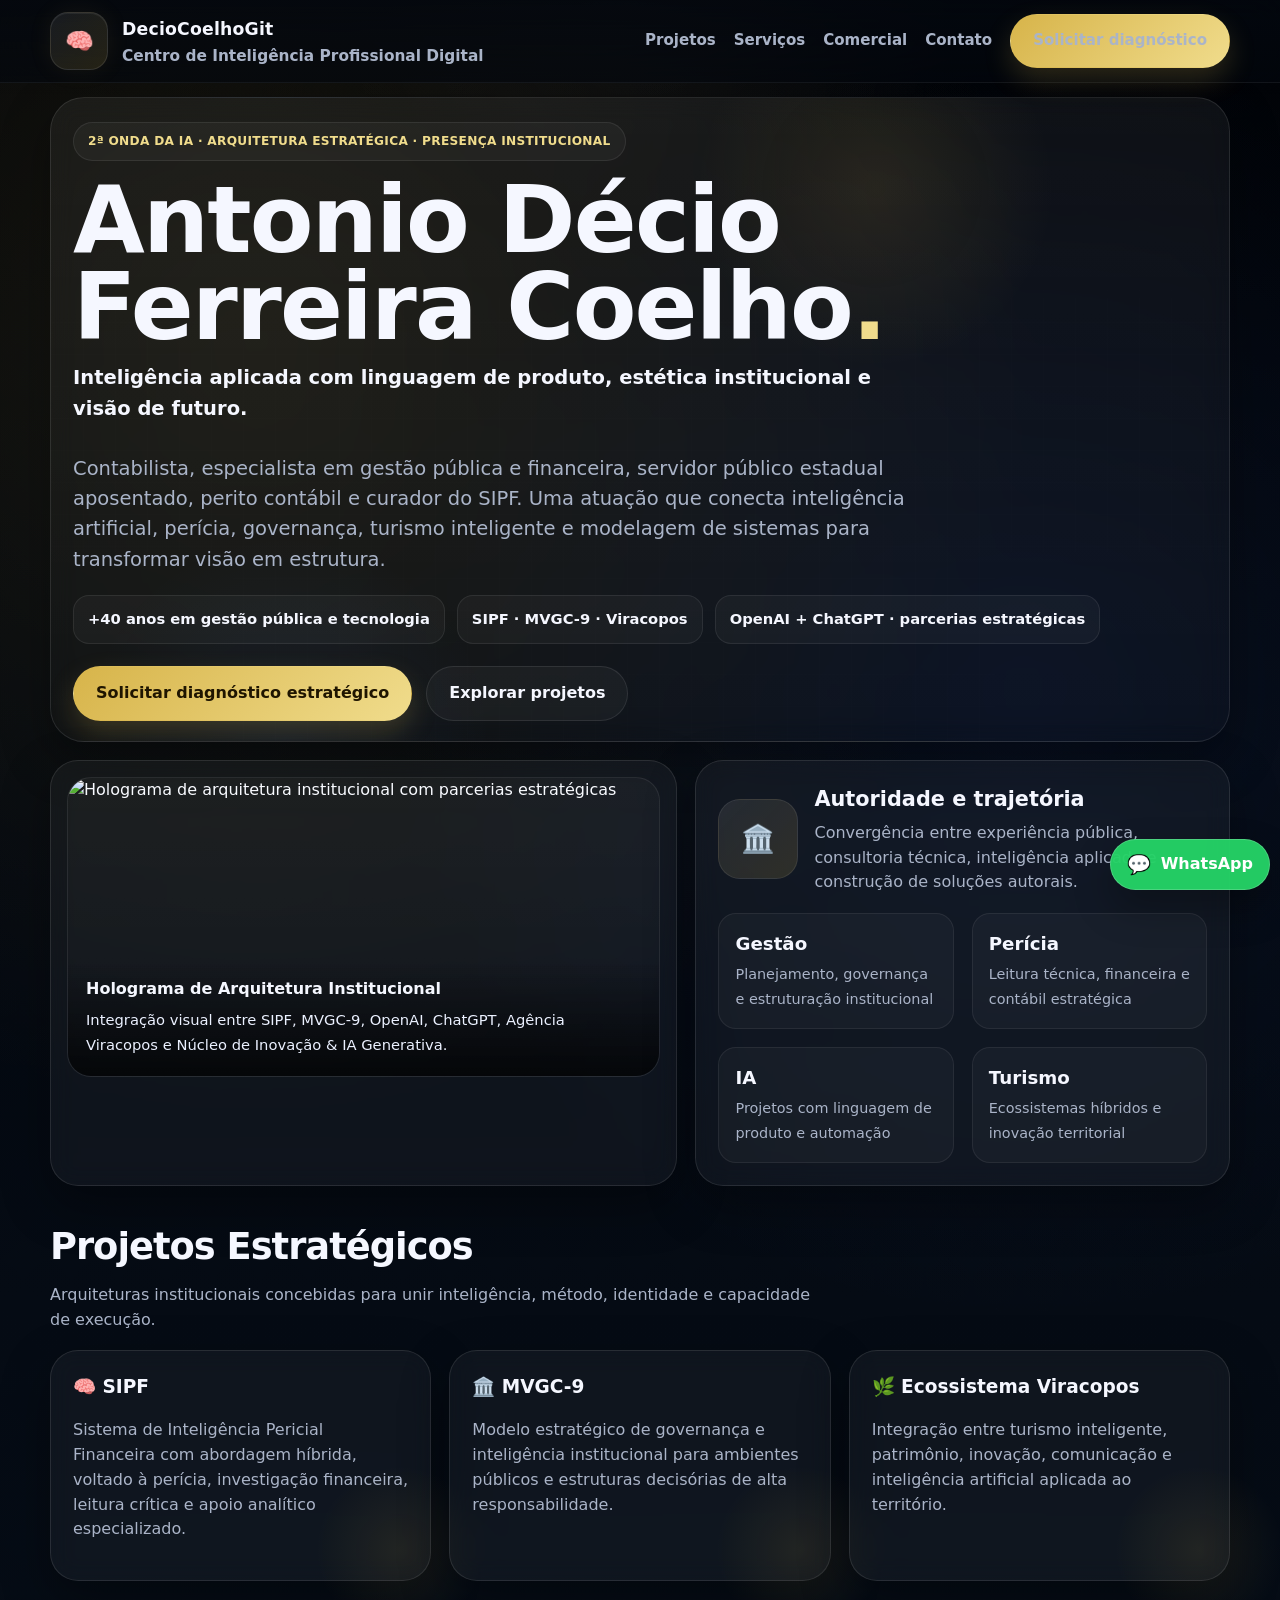
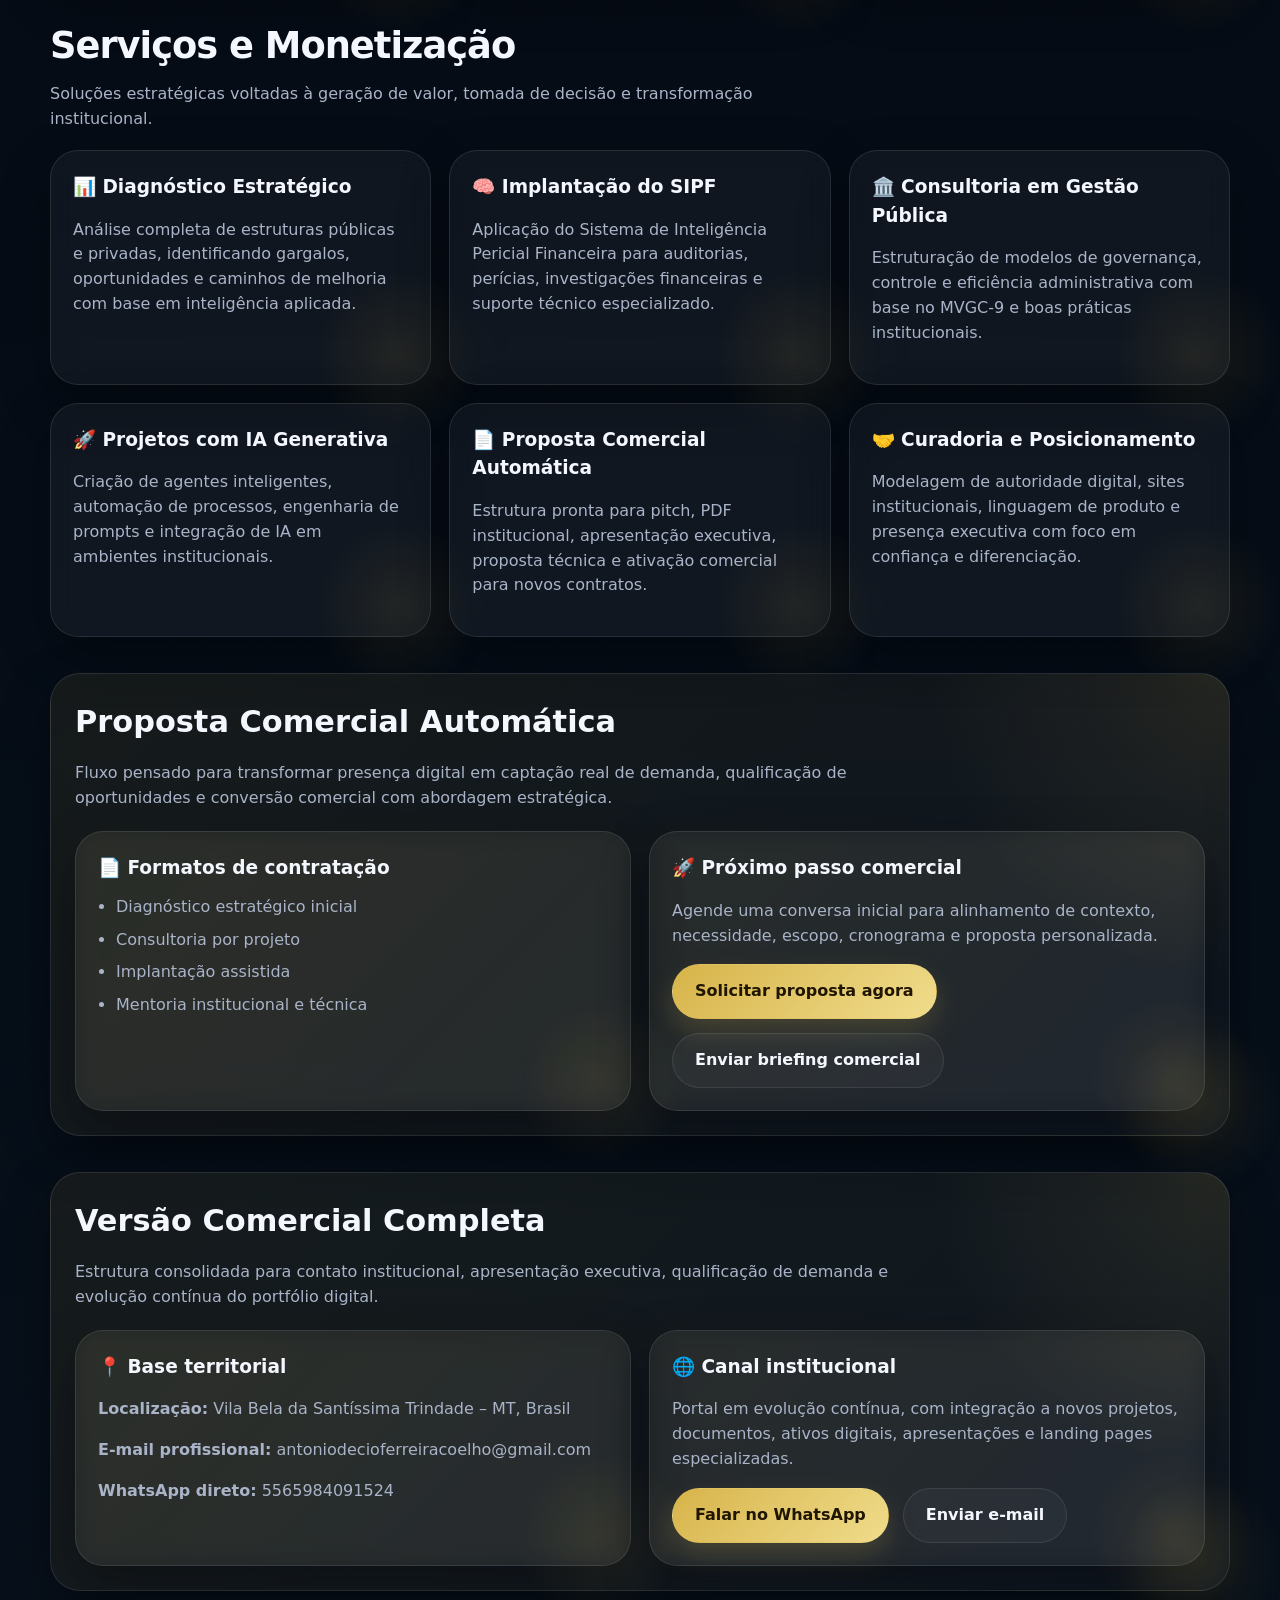
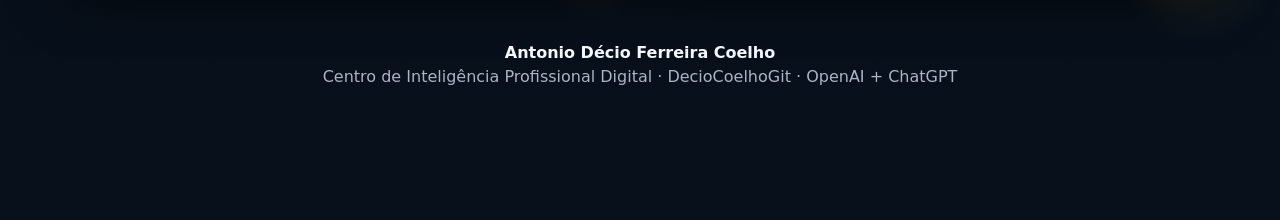
==== index.html @ 9957b89c "Update index.html" ====
<!DOCTYPE html>
<html lang="pt-BR">
<head>
  <meta charset="UTF-8" />
  <meta name="viewport" content="width=device-width, initial-scale=1.0" />
  <title>Antonio Décio Ferreira Coelho | DecioCoelhoGit</title>
  <meta name="description" content="Centro de Inteligência Profissional Digital. IA aplicada, governança, perícia contábil, projetos estratégicos e presença institucional premium." />
  <style>
    :root {
      --bg: #050814;
      --bg2: #091120;
      --panel: rgba(255,255,255,0.045);
      --panel-strong: rgba(255,255,255,0.06);
      --line: rgba(255,255,255,0.10);
      --text: #f5f7ff;
      --muted: #aab4c8;
      --gold: #d7b44a;
      --gold-soft: #f0dc8c;
      --green: #25D366;
      --shadow: 0 18px 48px rgba(0,0,0,.34);
      --radius: 28px;
      --max: 1180px;
    }

    * { box-sizing: border-box; }
    html { scroll-behavior: smooth; }

    body {
      margin: 0;
      color: var(--text);
      font-family: Inter, ui-sans-serif, system-ui, -apple-system, BlinkMacSystemFont, "Segoe UI", sans-serif;
      background:
        radial-gradient(circle at 20% 10%, rgba(215,180,74,.10), transparent 24%),
        radial-gradient(circle at 80% 20%, rgba(70,120,255,.08), transparent 22%),
        linear-gradient(180deg, #010307 0%, #050b14 38%, #07101b 100%);
      line-height: 1.55;
      overflow-x: hidden;
      padding-bottom: 92px;
    }

    body::before {
      content: "";
      position: fixed;
      inset: 0;
      pointer-events: none;
      background:
        linear-gradient(180deg, rgba(255,255,255,.025), transparent 14%),
        radial-gradient(circle at 50% 0%, rgba(255,255,255,.03), transparent 28%);
      opacity: .8;
      z-index: 0;
    }

    a { color: inherit; text-decoration: none; }
    img { max-width: 100%; display: block; }

    .container {
      width: min(calc(100% - 28px), var(--max));
      margin: 0 auto;
      position: relative;
      z-index: 1;
    }

    .nav-wrap {
      position: sticky;
      top: 0;
      z-index: 80;
      backdrop-filter: blur(18px);
      background: linear-gradient(180deg, rgba(3,7,14,.84), rgba(3,7,14,.60));
      border-bottom: 1px solid rgba(255,255,255,.06);
    }

    .nav {
      display: flex;
      align-items: center;
      justify-content: space-between;
      gap: 16px;
      min-height: 82px;
      padding: 10px 0;
    }

    .brand {
      display: flex;
      align-items: center;
      gap: 14px;
      min-width: 0;
    }

    .brand-mark {
      width: 58px;
      height: 58px;
      border-radius: 18px;
      display: grid;
      place-items: center;
      flex-shrink: 0;
      font-size: 1.45rem;
      background: linear-gradient(135deg, rgba(255,255,255,.08), rgba(215,180,74,.15));
      border: 1px solid rgba(255,255,255,.10);
      box-shadow: inset 0 1px 0 rgba(255,255,255,.06), 0 0 24px rgba(215,180,74,.08);
    }

    .brand-title {
      margin: 0;
      font-size: 1.08rem;
      font-weight: 900;
      letter-spacing: .2px;
    }

    .brand-sub {
      display: block;
      margin-top: 4px;
      color: var(--muted);
      font-size: .96rem;
      font-weight: 700;
      line-height: 1.28;
    }

    .menu {
      display: flex;
      align-items: center;
      gap: 18px;
      flex-wrap: wrap;
    }

    .menu a {
      color: var(--muted);
      font-weight: 700;
      font-size: .94rem;
    }

    .menu a:hover {
      color: var(--text);
    }

    .btn {
      display: inline-flex;
      align-items: center;
      justify-content: center;
      min-height: 54px;
      padding: 14px 22px;
      border-radius: 999px;
      font-weight: 900;
      text-align: center;
      border: 1px solid transparent;
      transition: transform .2s ease, opacity .2s ease;
    }

    .btn:hover {
      transform: translateY(-2px);
    }

    .btn-primary {
      color: #1f1500;
      background: linear-gradient(135deg, var(--gold), var(--gold-soft));
      box-shadow: 0 12px 28px rgba(215,180,74,.20);
    }

    .btn-secondary {
      color: var(--text);
      background: rgba(255,255,255,.04);
      border-color: rgba(255,255,255,.09);
    }

    .hero {
      padding: 14px 0 14px;
      position: relative;
      z-index: 1;
    }

    .hero-panel,
    .card,
    .proposal,
    .glass {
      background: var(--panel);
      border: 1px solid rgba(255,255,255,.10);
      box-shadow: var(--shadow);
      backdrop-filter: blur(12px);
    }

    .hero-panel {
      position: relative;
      overflow: hidden;
      border-radius: 34px;
      padding: 24px 22px 20px;
      background:
        radial-gradient(circle at 70% 14%, rgba(215,180,74,.10), transparent 18%),
        radial-gradient(circle at 20% 100%, rgba(56,120,255,.07), transparent 18%),
        linear-gradient(180deg, rgba(255,255,255,.055), rgba(255,255,255,.02));
    }

    .hero-panel::before {
      content: "";
      position: absolute;
      inset: 0;
      pointer-events: none;
      background-image:
        linear-gradient(rgba(255,255,255,.018) 1px, transparent 1px),
        linear-gradient(90deg, rgba(255,255,255,.018) 1px, transparent 1px);
      background-size: 32px 32px;
      opacity: .25;
    }

    .eyebrow {
      display: inline-flex;
      align-items: center;
      gap: 8px;
      padding: 9px 14px;
      border-radius: 999px;
      color: var(--gold-soft);
      background: rgba(255,255,255,.04);
      border: 1px solid rgba(255,255,255,.08);
      font-weight: 900;
      letter-spacing: .3px;
      text-transform: uppercase;
      font-size: .76rem;
    }

    h1 {
      margin: 16px 0 12px;
      font-size: clamp(2.2rem, 8vw, 5.8rem);
      line-height: .94;
      letter-spacing: -1.8px;
      max-width: 920px;
    }

    .accent {
      color: var(--gold-soft);
    }

    .hero-sub {
      max-width: 860px;
      margin: 0 0 20px;
      color: var(--muted);
      font-size: clamp(1rem, 2vw, 1.22rem);
    }

    .hero-sub strong {
      color: var(--text);
      font-weight: 900;
    }

    .mini-proof {
      display: flex;
      flex-wrap: wrap;
      gap: 12px;
      margin-top: 16px;
    }

    .proof {
      padding: 12px 14px;
      border-radius: 16px;
      background: rgba(255,255,255,.035);
      border: 1px solid rgba(255,255,255,.08);
      color: var(--text);
      font-weight: 800;
      font-size: .92rem;
    }

    .hero-actions {
      display: flex;
      flex-wrap: wrap;
      gap: 14px;
      margin-top: 22px;
    }

    .hero-grid,
    .grid-3,
    .grid-2,
    .metric-grid {
      display: grid;
      gap: 18px;
    }

    .hero-grid {
      grid-template-columns: 1.08fr .92fr;
      margin-top: 18px;
    }

    .grid-3 {
      grid-template-columns: repeat(3, 1fr);
    }

    .grid-2 {
      grid-template-columns: repeat(2, 1fr);
    }

    .glass {
      border-radius: 28px;
      overflow: hidden;
    }

    .holo-block {
      padding: 16px;
    }

    .holo-frame {
      position: relative;
      overflow: hidden;
      border-radius: 24px;
      min-height: 300px;
      background: linear-gradient(180deg, rgba(255,255,255,.03), rgba(255,255,255,.01));
      border: 1px solid rgba(255,255,255,.08);
    }

    .holo-img {
      width: 100%;
      height: 100%;
      object-fit: cover;
      filter: saturate(1.03) contrast(1.03);
    }

    .holo-overlay {
      position: absolute;
      inset: auto 0 0 0;
      padding: 18px;
      background: linear-gradient(180deg, rgba(0,0,0,0), rgba(0,0,0,.70));
    }

    .holo-overlay strong {
      display: block;
      margin-bottom: 6px;
      font-size: 1rem;
    }

    .holo-overlay span {
      color: #ebf1ff;
      font-size: .92rem;
    }

    .identity {
      padding: 22px;
      display: flex;
      flex-direction: column;
      gap: 18px;
      justify-content: space-between;
      border-radius: 28px;
    }

    .identity-top {
      display: flex;
      align-items: center;
      gap: 16px;
    }

    .avatar {
      width: 80px;
      height: 80px;
      border-radius: 22px;
      display: grid;
      place-items: center;
      flex-shrink: 0;
      font-size: 1.7rem;
      background: linear-gradient(135deg, rgba(255,255,255,.08), rgba(215,180,74,.15));
      border: 1px solid rgba(255,255,255,.08);
    }

    .identity h2 {
      margin: 0 0 6px;
      font-size: 1.3rem;
    }

    .identity p {
      margin: 0;
      color: var(--muted);
    }

    .metric-grid {
      grid-template-columns: repeat(2, 1fr);
    }

    .metric {
      padding: 16px;
      border-radius: 18px;
      background: rgba(255,255,255,.03);
      border: 1px solid rgba(255,255,255,.07);
    }

    .metric strong {
      display: block;
      font-size: 1.14rem;
      margin-bottom: 4px;
    }

    .metric span {
      color: var(--muted);
      font-size: .9rem;
    }

    section {
      padding: 18px 0;
      scroll-margin-top: 90px;
      position: relative;
      z-index: 1;
    }

    .section-head {
      margin-bottom: 18px;
    }

    .section-head h3 {
      margin: 0 0 8px;
      font-size: clamp(1.6rem, 3vw, 2.3rem);
      letter-spacing: -1px;
    }

    .section-head p {
      margin: 0;
      color: var(--muted);
      max-width: 760px;
    }

    .card,
    .proposal {
      position: relative;
      overflow: visible;
    }

    .card::after,
    .proposal::after {
      content: "";
      position: absolute;
      right: -60px;
      bottom: -60px;
      width: 180px;
      height: 180px;
      pointer-events: none;
      background: radial-gradient(circle, rgba(215,180,74,.09), transparent 66%);
    }

    .card {
      padding: 22px;
      border-radius: 28px;
    }

    .card h4 {
      margin: 0 0 10px;
      font-size: 1.16rem;
    }

    .card p,
    .card li {
      color: var(--muted);
    }

    .card ul {
      margin: 12px 0 0 18px;
      padding: 0;
      display: grid;
      gap: 8px;
    }

    .proposal {
      padding: 24px;
      border-radius: 30px;
      background:
        radial-gradient(circle at top right, rgba(215,180,74,.10), transparent 24%),
        linear-gradient(135deg, rgba(215,180,74,.08), rgba(255,255,255,.03));
    }

    .proposal h3 {
      margin: 0 0 10px;
      font-size: 1.9rem;
    }

    .proposal p {
      color: var(--muted);
      max-width: 860px;
    }

    .footer {
      padding: 32px 0 38px;
      text-align: center;
      color: var(--muted);
      position: relative;
      z-index: 1;
    }

    .footer strong {
      color: var(--text);
    }

    .float-wa {
      position: fixed;
      right: 10px;
      bottom: 10px;
      z-index: 9999;
      display: inline-flex;
      align-items: center;
      justify-content: center;
      gap: 10px;
      width: 56px;
      height: 56px;
      border-radius: 999px;
      padding: 0;
      background: rgba(37,211,102,.96);
      color: #fff;
      font-weight: 900;
      box-shadow: 0 18px 38px rgba(0,0,0,.28);
      border: 1px solid rgba(255,255,255,.18);
      white-space: nowrap;
    }

    .wa-icon {
      display: inline-flex;
      align-items: center;
      justify-content: center;
      line-height: 1;
      font-size: 1.2rem;
    }

    .wa-text {
      display: none;
    }

    @media (min-width: 641px) {
      .float-wa {
        width: auto;
        height: auto;
        padding: 12px 16px;
      }

      .wa-text {
        display: inline-block;
      }
    }

    @media (max-width: 980px) {
      .menu { display: none; }
      .hero-grid,
      .grid-3,
      .grid-2,
      .metric-grid {
        grid-template-columns: 1fr;
      }

      .hero {
        padding: 10px 0 10px;
      }

      .hero-panel {
        padding: 20px 16px 18px;
        border-radius: 26px;
      }

      h1 {
        font-size: clamp(2rem, 11vw, 4rem);
        line-height: .98;
        letter-spacing: -1.2px;
        margin: 14px 0 10px;
      }

      .card {
        padding: 18px 16px;
        border-radius: 24px;
      }

      .proposal {
        padding: 20px 16px;
        border-radius: 24px;
      }

      .hero-actions {
        flex-direction: column;
        align-items: stretch;
      }

      .hero-actions .btn {
        width: 100%;
      }
    }

    @media (max-width: 640px) {
      body {
        padding-bottom: 86px;
      }

      .container {
        width: min(calc(100% - 20px), var(--max));
      }

      .nav {
        min-height: 74px;
        padding: 8px 0;
      }

      .brand {
        gap: 10px;
      }

      .brand-mark {
        width: 46px;
        height: 46px;
        border-radius: 14px;
        font-size: 1.15rem;
      }

      .brand-title {
        font-size: 1rem;
      }

      .brand-sub {
        font-size: .82rem;
        line-height: 1.24;
      }

      .hero {
        padding: 8px 0 8px;
      }

      .hero-panel {
        padding: 18px 14px 16px;
        border-radius: 22px;
      }

      .eyebrow {
        padding: 8px 12px;
        font-size: .68rem;
        line-height: 1.3;
      }

      h1 {
        font-size: clamp(1.85rem, 10vw, 2.9rem);
        line-height: 1.0;
        letter-spacing: -1px;
      }

      .hero-sub {
        font-size: 1rem;
      }

      .proof {
        width: 100%;
      }

      .identity {
        padding: 18px 16px;
        border-radius: 22px;
      }

      .identity-top {
        gap: 12px;
      }

      .avatar {
        width: 66px;
        height: 66px;
        border-radius: 18px;
        font-size: 1.35rem;
      }

      .holo-frame {
        min-height: 220px;
      }

      .section-head h3 {
        font-size: 1.9rem;
      }

      .proposal h3 {
        font-size: 1.6rem;
      }
    }
  </style>
</head>
<body>
  <div class="nav-wrap">
    <div class="container nav">
      <a class="brand" href="#inicio">
        <div class="brand-mark">🧠</div>
        <div>
          <div class="brand-title">DecioCoelhoGit</div>
          <small class="brand-sub">Centro de Inteligência Profissional Digital</small>
        </div>
      </a>

      <div class="menu">
        <a href="#projetos">Projetos</a>
        <a href="#servicos">Serviços</a>
        <a href="#comercial">Comercial</a>
        <a href="#contato">Contato</a>
        <a class="btn btn-primary" href="https://wa.me/5565984091524" target="_blank" rel="noreferrer">Solicitar diagnóstico</a>
      </div>
    </div>
  </div>

  <main id="inicio" class="hero">
    <div class="container">
      <div class="hero-panel">
        <span class="eyebrow">2ª onda da IA · arquitetura estratégica · presença institucional</span>

        <h1>Antonio Décio<br>Ferreira Coelho<span class="accent">.</span></h1>

        <p class="hero-sub">
          <strong>Inteligência aplicada com linguagem de produto, estética institucional e visão de futuro.</strong><br><br>
          Contabilista, especialista em gestão pública e financeira, servidor público estadual aposentado, perito contábil e curador do SIPF. Uma atuação que conecta inteligência artificial, perícia, governança, turismo inteligente e modelagem de sistemas para transformar visão em estrutura.
        </p>

        <div class="mini-proof">
          <span class="proof">+40 anos em gestão pública e tecnologia</span>
          <span class="proof">SIPF · MVGC-9 · Viracopos</span>
          <span class="proof">OpenAI + ChatGPT · parcerias estratégicas</span>
        </div>

        <div class="hero-actions">
          <a class="btn btn-primary" href="https://wa.me/5565984091524" target="_blank" rel="noreferrer">Solicitar diagnóstico estratégico</a>
          <a class="btn btn-secondary" href="#projetos">Explorar projetos</a>
        </div>
      </div>

      <div class="hero-grid">
        <div class="glass holo-block">
          <div class="holo-frame">
            <img class="holo-img" src="assets/holograma-parcerias.png" alt="Holograma de arquitetura institucional com parcerias estratégicas">
            <div class="holo-overlay">
              <strong>Holograma de Arquitetura Institucional</strong>
              <span>Integração visual entre SIPF, MVGC-9, OpenAI, ChatGPT, Agência Viracopos e Núcleo de Inovação & IA Generativa.</span>
            </div>
          </div>
        </div>

        <aside class="glass identity">
          <div class="identity-top">
            <div class="avatar">🏛️</div>
            <div>
              <h2>Autoridade e trajetória</h2>
              <p>Convergência entre experiência pública, consultoria técnica, inteligência aplicada e construção de soluções autorais.</p>
            </div>
          </div>

          <div class="metric-grid">
            <div class="metric"><strong>Gestão</strong><span>Planejamento, governança e estruturação institucional</span></div>
            <div class="metric"><strong>Perícia</strong><span>Leitura técnica, financeira e contábil estratégica</span></div>
            <div class="metric"><strong>IA</strong><span>Projetos com linguagem de produto e automação</span></div>
            <div class="metric"><strong>Turismo</strong><span>Ecossistemas híbridos e inovação territorial</span></div>
          </div>
        </aside>
      </div>
    </div>
  </main>

  <section id="projetos">
    <div class="container">
      <div class="section-head">
        <h3>Projetos Estratégicos</h3>
        <p>Arquiteturas institucionais concebidas para unir inteligência, método, identidade e capacidade de execução.</p>
      </div>

      <div class="grid-3">
        <div class="card">
          <h4>🧠 SIPF</h4>
          <p>Sistema de Inteligência Pericial Financeira com abordagem híbrida, voltado à perícia, investigação financeira, leitura crítica e apoio analítico especializado.</p>
        </div>

        <div class="card">
          <h4>🏛️ MVGC-9</h4>
          <p>Modelo estratégico de governança e inteligência institucional para ambientes públicos e estruturas decisórias de alta responsabilidade.</p>
        </div>

        <div class="card">
          <h4>🌿 Ecossistema Viracopos</h4>
          <p>Integração entre turismo inteligente, patrimônio, inovação, comunicação e inteligência artificial aplicada ao território.</p>
        </div>
      </div>
    </div>
  </section>

  <section id="servicos">
    <div class="container">
      <div class="section-head">
        <h3>Serviços e Monetização</h3>
        <p>Soluções estratégicas voltadas à geração de valor, tomada de decisão e transformação institucional.</p>
      </div>

      <div class="grid-3">
        <div class="card">
          <h4>📊 Diagnóstico Estratégico</h4>
          <p>Análise completa de estruturas públicas e privadas, identificando gargalos, oportunidades e caminhos de melhoria com base em inteligência aplicada.</p>
        </div>

        <div class="card">
          <h4>🧠 Implantação do SIPF</h4>
          <p>Aplicação do Sistema de Inteligência Pericial Financeira para auditorias, perícias, investigações financeiras e suporte técnico especializado.</p>
        </div>

        <div class="card">
          <h4>🏛️ Consultoria em Gestão Pública</h4>
          <p>Estruturação de modelos de governança, controle e eficiência administrativa com base no MVGC-9 e boas práticas institucionais.</p>
        </div>

        <div class="card">
          <h4>🚀 Projetos com IA Generativa</h4>
          <p>Criação de agentes inteligentes, automação de processos, engenharia de prompts e integração de IA em ambientes institucionais.</p>
        </div>

        <div class="card">
          <h4>📄 Proposta Comercial Automática</h4>
          <p>Estrutura pronta para pitch, PDF institucional, apresentação executiva, proposta técnica e ativação comercial para novos contratos.</p>
        </div>

        <div class="card">
          <h4>🤝 Curadoria e Posicionamento</h4>
          <p>Modelagem de autoridade digital, sites institucionais, linguagem de produto e presença executiva com foco em confiança e diferenciação.</p>
        </div>
      </div>
    </div>
  </section>

  <section id="comercial">
    <div class="container">
      <div class="proposal">
        <h3>Proposta Comercial Automática</h3>
        <p>Fluxo pensado para transformar presença digital em captação real de demanda, qualificação de oportunidades e conversão comercial com abordagem estratégica.</p>

        <div class="grid-2" style="margin-top:20px;">
          <div class="card">
            <h4>📄 Formatos de contratação</h4>
            <ul>
              <li>Diagnóstico estratégico inicial</li>
              <li>Consultoria por projeto</li>
              <li>Implantação assistida</li>
              <li>Mentoria institucional e técnica</li>
            </ul>
          </div>

          <div class="card">
            <h4>🚀 Próximo passo comercial</h4>
            <p>Agende uma conversa inicial para alinhamento de contexto, necessidade, escopo, cronograma e proposta personalizada.</p>
            <div class="hero-actions" style="margin-top:16px;">
              <a class="btn btn-primary" href="https://wa.me/5565984091524" target="_blank" rel="noreferrer">Solicitar proposta agora</a>
              <a class="btn btn-secondary" href="mailto:antoniodecioferreiracoelho@gmail.com">Enviar briefing comercial</a>
            </div>
          </div>
        </div>
      </div>
    </div>
  </section>

  <section id="contato">
    <div class="container">
      <div class="proposal">
        <h3>Versão Comercial Completa</h3>
        <p>Estrutura consolidada para contato institucional, apresentação executiva, qualificação de demanda e evolução contínua do portfólio digital.</p>

        <div class="grid-2" style="margin-top:20px;">
          <div class="card">
            <h4>📍 Base territorial</h4>
            <p><strong>Localização:</strong> Vila Bela da Santíssima Trindade – MT, Brasil</p>
            <p><strong>E-mail profissional:</strong> antoniodecioferreiracoelho@gmail.com</p>
            <p><strong>WhatsApp direto:</strong> 5565984091524</p>
          </div>

          <div class="card">
            <h4>🌐 Canal institucional</h4>
            <p>Portal em evolução contínua, com integração a novos projetos, documentos, ativos digitais, apresentações e landing pages especializadas.</p>
            <div class="hero-actions" style="margin-top:16px;">
              <a class="btn btn-primary" href="https://wa.me/5565984091524" target="_blank" rel="noreferrer">Falar no WhatsApp</a>
              <a class="btn btn-secondary" href="mailto:antoniodecioferreiracoelho@gmail.com">Enviar e-mail</a>
            </div>
          </div>
        </div>
      </div>
    </div>
  </section>

  <footer class="footer">
    <div class="container">
      <strong>Antonio Décio Ferreira Coelho</strong><br>
      Centro de Inteligência Profissional Digital · DecioCoelhoGit · OpenAI + ChatGPT
    </div>
  </footer>

  <a class="float-wa" href="https://wa.me/5565984091524" target="_blank" rel="noreferrer" aria-label="Abrir WhatsApp">
    <span class="wa-icon">💬</span>
    <span class="wa-text">WhatsApp</span>
  </a>
</body>
  </html>
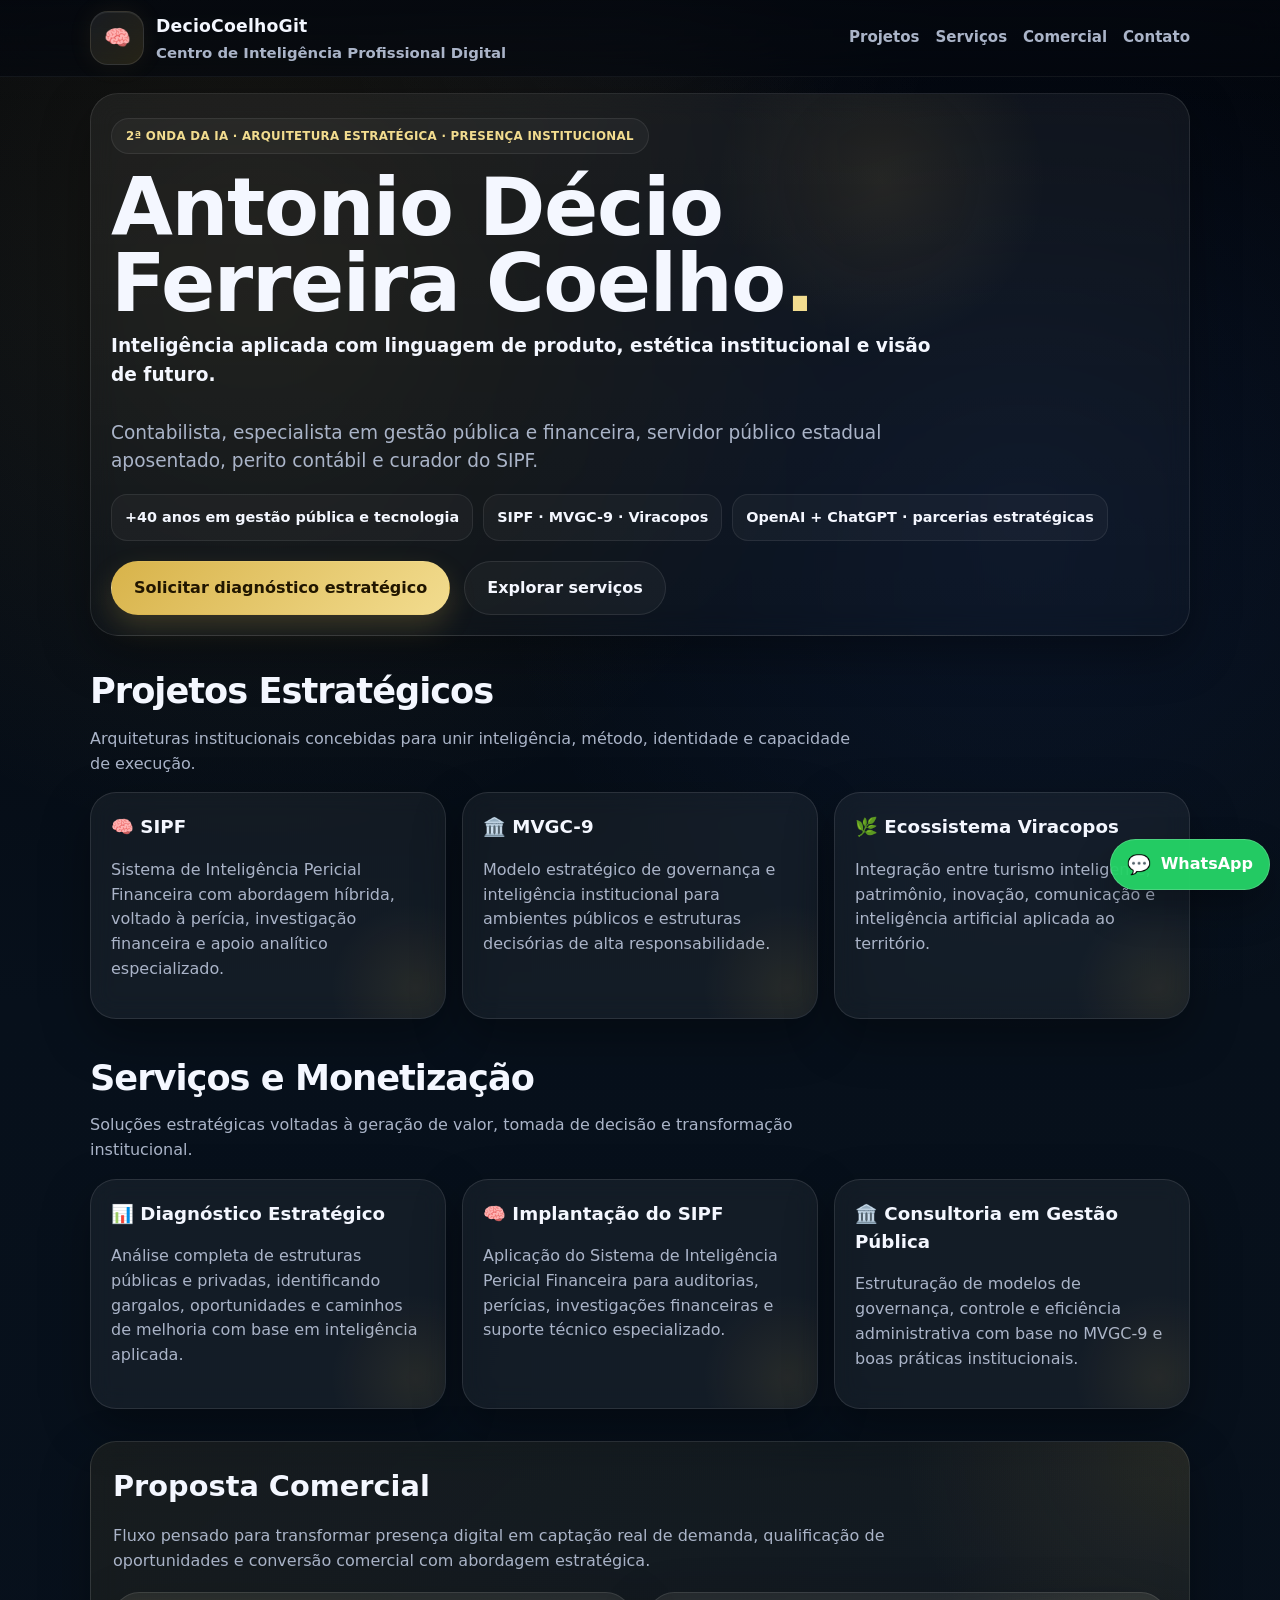
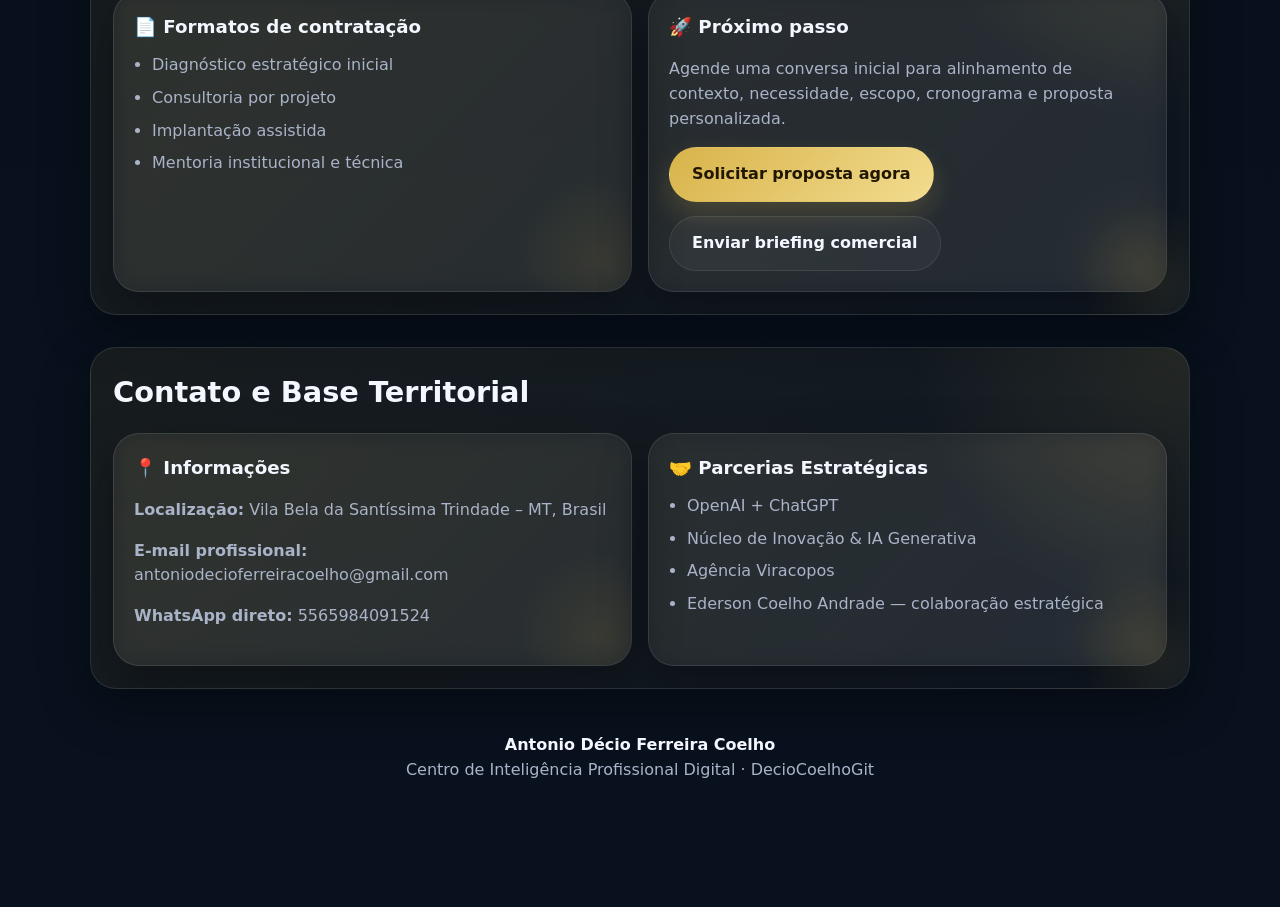
==== commit e7f80b09: "Update index.html" ====
--- a/index.html
+++ b/index.html
@@ -3,23 +3,22 @@
 <head>
   <meta charset="UTF-8" />
   <meta name="viewport" content="width=device-width, initial-scale=1.0" />
-  <title>Antonio Décio Ferreira Coelho | DecioCoelhoGit</title>
-  <meta name="description" content="Centro de Inteligência Profissional Digital. IA aplicada, governança, perícia contábil, projetos estratégicos e presença institucional premium." />
+  <title>DecioCoelhoGit | Centro de Inteligência Profissional Digital</title>
+  <meta name="description" content="Centro de Inteligência Profissional Digital. IA aplicada, perícia contábil, governança, projetos estratégicos e presença institucional." />
   <style>
     :root {
-      --bg: #050814;
-      --bg2: #091120;
-      --panel: rgba(255,255,255,0.045);
-      --panel-strong: rgba(255,255,255,0.06);
-      --line: rgba(255,255,255,0.10);
-      --text: #f5f7ff;
+      --bg: #060b16;
+      --bg2: #0a1324;
+      --panel: rgba(255,255,255,.05);
+      --line: rgba(255,255,255,.10);
+      --text: #f4f7ff;
       --muted: #aab4c8;
-      --gold: #d7b44a;
-      --gold-soft: #f0dc8c;
+      --gold: #d8b34a;
+      --gold-soft: #f2dc8f;
       --green: #25D366;
       --shadow: 0 18px 48px rgba(0,0,0,.34);
-      --radius: 28px;
-      --max: 1180px;
+      --radius: 26px;
+      --max: 1100px;
     }
 
     * { box-sizing: border-box; }
@@ -27,15 +26,15 @@
 
     body {
       margin: 0;
+      font-family: Inter, ui-sans-serif, system-ui, -apple-system, BlinkMacSystemFont, "Segoe UI", sans-serif;
       color: var(--text);
-      font-family: Inter, ui-sans-serif, system-ui, -apple-system, BlinkMacSystemFont, "Segoe UI", sans-serif;
       background:
-        radial-gradient(circle at 20% 10%, rgba(215,180,74,.10), transparent 24%),
-        radial-gradient(circle at 80% 20%, rgba(70,120,255,.08), transparent 22%),
-        linear-gradient(180deg, #010307 0%, #050b14 38%, #07101b 100%);
+        radial-gradient(circle at 20% 10%, rgba(216,179,74,.10), transparent 24%),
+        radial-gradient(circle at 80% 20%, rgba(60,120,255,.08), transparent 24%),
+        linear-gradient(180deg, #02050b 0%, #07101b 40%, #08111d 100%);
       line-height: 1.55;
       overflow-x: hidden;
-      padding-bottom: 92px;
+      padding-bottom: 90px;
     }
 
     body::before {
@@ -44,17 +43,15 @@
       inset: 0;
       pointer-events: none;
       background:
-        linear-gradient(180deg, rgba(255,255,255,.025), transparent 14%),
+        linear-gradient(180deg, rgba(255,255,255,.025), transparent 12%),
         radial-gradient(circle at 50% 0%, rgba(255,255,255,.03), transparent 28%);
-      opacity: .8;
       z-index: 0;
     }
 
     a { color: inherit; text-decoration: none; }
-    img { max-width: 100%; display: block; }
 
     .container {
-      width: min(calc(100% - 28px), var(--max));
+      width: min(calc(100% - 24px), var(--max));
       margin: 0 auto;
       position: relative;
       z-index: 1;
@@ -63,39 +60,39 @@
     .nav-wrap {
       position: sticky;
       top: 0;
-      z-index: 80;
-      backdrop-filter: blur(18px);
-      background: linear-gradient(180deg, rgba(3,7,14,.84), rgba(3,7,14,.60));
+      z-index: 50;
+      backdrop-filter: blur(16px);
+      background: linear-gradient(180deg, rgba(3,7,14,.84), rgba(3,7,14,.62));
       border-bottom: 1px solid rgba(255,255,255,.06);
     }
 
     .nav {
+      min-height: 76px;
       display: flex;
       align-items: center;
       justify-content: space-between;
       gap: 16px;
-      min-height: 82px;
       padding: 10px 0;
     }
 
     .brand {
       display: flex;
       align-items: center;
-      gap: 14px;
+      gap: 12px;
       min-width: 0;
     }
 
     .brand-mark {
-      width: 58px;
-      height: 58px;
+      width: 54px;
+      height: 54px;
       border-radius: 18px;
       display: grid;
       place-items: center;
       flex-shrink: 0;
-      font-size: 1.45rem;
-      background: linear-gradient(135deg, rgba(255,255,255,.08), rgba(215,180,74,.15));
+      font-size: 1.35rem;
+      background: linear-gradient(135deg, rgba(255,255,255,.08), rgba(216,179,74,.15));
       border: 1px solid rgba(255,255,255,.10);
-      box-shadow: inset 0 1px 0 rgba(255,255,255,.06), 0 0 24px rgba(215,180,74,.08);
+      box-shadow: inset 0 1px 0 rgba(255,255,255,.06), 0 0 24px rgba(216,179,74,.08);
     }
 
     .brand-title {
@@ -109,7 +106,7 @@
       display: block;
       margin-top: 4px;
       color: var(--muted);
-      font-size: .96rem;
+      font-size: .93rem;
       font-weight: 700;
       line-height: 1.28;
     }
@@ -117,59 +114,52 @@
     .menu {
       display: flex;
       align-items: center;
-      gap: 18px;
+      gap: 16px;
       flex-wrap: wrap;
     }
 
     .menu a {
       color: var(--muted);
+      font-size: .94rem;
       font-weight: 700;
-      font-size: .94rem;
-    }
-
-    .menu a:hover {
-      color: var(--text);
-    }
+    }
+
+    .menu a:hover { color: var(--text); }
 
     .btn {
       display: inline-flex;
       align-items: center;
       justify-content: center;
-      min-height: 54px;
+      min-height: 52px;
       padding: 14px 22px;
       border-radius: 999px;
       font-weight: 900;
       text-align: center;
       border: 1px solid transparent;
-      transition: transform .2s ease, opacity .2s ease;
-    }
-
-    .btn:hover {
-      transform: translateY(-2px);
-    }
+      transition: transform .2s ease;
+    }
+
+    .btn:hover { transform: translateY(-2px); }
 
     .btn-primary {
-      color: #1f1500;
       background: linear-gradient(135deg, var(--gold), var(--gold-soft));
-      box-shadow: 0 12px 28px rgba(215,180,74,.20);
+      color: #211600;
+      box-shadow: 0 12px 28px rgba(216,179,74,.20);
     }
 
     .btn-secondary {
-      color: var(--text);
       background: rgba(255,255,255,.04);
       border-color: rgba(255,255,255,.09);
+      color: var(--text);
     }
 
     .hero {
-      padding: 14px 0 14px;
-      position: relative;
-      z-index: 1;
+      padding: 16px 0 12px;
     }
 
     .hero-panel,
     .card,
-    .proposal,
-    .glass {
+    .proposal {
       background: var(--panel);
       border: 1px solid rgba(255,255,255,.10);
       box-shadow: var(--shadow);
@@ -177,60 +167,41 @@
     }
 
     .hero-panel {
-      position: relative;
-      overflow: hidden;
-      border-radius: 34px;
-      padding: 24px 22px 20px;
+      border-radius: 28px;
+      padding: 24px 20px 20px;
       background:
-        radial-gradient(circle at 70% 14%, rgba(215,180,74,.10), transparent 18%),
-        radial-gradient(circle at 20% 100%, rgba(56,120,255,.07), transparent 18%),
+        radial-gradient(circle at 72% 16%, rgba(216,179,74,.10), transparent 18%),
         linear-gradient(180deg, rgba(255,255,255,.055), rgba(255,255,255,.02));
-    }
-
-    .hero-panel::before {
-      content: "";
-      position: absolute;
-      inset: 0;
-      pointer-events: none;
-      background-image:
-        linear-gradient(rgba(255,255,255,.018) 1px, transparent 1px),
-        linear-gradient(90deg, rgba(255,255,255,.018) 1px, transparent 1px);
-      background-size: 32px 32px;
-      opacity: .25;
     }
 
     .eyebrow {
       display: inline-flex;
       align-items: center;
-      gap: 8px;
-      padding: 9px 14px;
+      padding: 8px 14px;
       border-radius: 999px;
       color: var(--gold-soft);
       background: rgba(255,255,255,.04);
       border: 1px solid rgba(255,255,255,.08);
+      font-size: .74rem;
       font-weight: 900;
-      letter-spacing: .3px;
+      letter-spacing: .28px;
       text-transform: uppercase;
-      font-size: .76rem;
     }
 
     h1 {
-      margin: 16px 0 12px;
-      font-size: clamp(2.2rem, 8vw, 5.8rem);
-      line-height: .94;
-      letter-spacing: -1.8px;
-      max-width: 920px;
-    }
-
-    .accent {
-      color: var(--gold-soft);
-    }
+      margin: 16px 0 10px;
+      font-size: clamp(2rem, 8vw, 5rem);
+      line-height: .95;
+      letter-spacing: -1.4px;
+    }
+
+    .accent { color: var(--gold-soft); }
 
     .hero-sub {
-      max-width: 860px;
-      margin: 0 0 20px;
+      margin: 0 0 18px;
+      max-width: 820px;
       color: var(--muted);
-      font-size: clamp(1rem, 2vw, 1.22rem);
+      font-size: clamp(1rem, 1.8vw, 1.16rem);
     }
 
     .hero-sub strong {
@@ -241,164 +212,40 @@
     .mini-proof {
       display: flex;
       flex-wrap: wrap;
-      gap: 12px;
-      margin-top: 16px;
+      gap: 10px;
+      margin-top: 14px;
     }
 
     .proof {
-      padding: 12px 14px;
+      padding: 11px 13px;
       border-radius: 16px;
       background: rgba(255,255,255,.035);
       border: 1px solid rgba(255,255,255,.08);
-      color: var(--text);
       font-weight: 800;
-      font-size: .92rem;
+      font-size: .9rem;
     }
 
     .hero-actions {
       display: flex;
       flex-wrap: wrap;
       gap: 14px;
-      margin-top: 22px;
-    }
-
-    .hero-grid,
-    .grid-3,
-    .grid-2,
-    .metric-grid {
-      display: grid;
-      gap: 18px;
-    }
-
-    .hero-grid {
-      grid-template-columns: 1.08fr .92fr;
-      margin-top: 18px;
-    }
-
-    .grid-3 {
-      grid-template-columns: repeat(3, 1fr);
-    }
-
-    .grid-2 {
-      grid-template-columns: repeat(2, 1fr);
-    }
-
-    .glass {
-      border-radius: 28px;
-      overflow: hidden;
-    }
-
-    .holo-block {
-      padding: 16px;
-    }
-
-    .holo-frame {
-      position: relative;
-      overflow: hidden;
-      border-radius: 24px;
-      min-height: 300px;
-      background: linear-gradient(180deg, rgba(255,255,255,.03), rgba(255,255,255,.01));
-      border: 1px solid rgba(255,255,255,.08);
-    }
-
-    .holo-img {
-      width: 100%;
-      height: 100%;
-      object-fit: cover;
-      filter: saturate(1.03) contrast(1.03);
-    }
-
-    .holo-overlay {
-      position: absolute;
-      inset: auto 0 0 0;
-      padding: 18px;
-      background: linear-gradient(180deg, rgba(0,0,0,0), rgba(0,0,0,.70));
-    }
-
-    .holo-overlay strong {
-      display: block;
-      margin-bottom: 6px;
-      font-size: 1rem;
-    }
-
-    .holo-overlay span {
-      color: #ebf1ff;
-      font-size: .92rem;
-    }
-
-    .identity {
-      padding: 22px;
-      display: flex;
-      flex-direction: column;
-      gap: 18px;
-      justify-content: space-between;
-      border-radius: 28px;
-    }
-
-    .identity-top {
-      display: flex;
-      align-items: center;
-      gap: 16px;
-    }
-
-    .avatar {
-      width: 80px;
-      height: 80px;
-      border-radius: 22px;
-      display: grid;
-      place-items: center;
-      flex-shrink: 0;
-      font-size: 1.7rem;
-      background: linear-gradient(135deg, rgba(255,255,255,.08), rgba(215,180,74,.15));
-      border: 1px solid rgba(255,255,255,.08);
-    }
-
-    .identity h2 {
-      margin: 0 0 6px;
-      font-size: 1.3rem;
-    }
-
-    .identity p {
-      margin: 0;
-      color: var(--muted);
-    }
-
-    .metric-grid {
-      grid-template-columns: repeat(2, 1fr);
-    }
-
-    .metric {
-      padding: 16px;
-      border-radius: 18px;
-      background: rgba(255,255,255,.03);
-      border: 1px solid rgba(255,255,255,.07);
-    }
-
-    .metric strong {
-      display: block;
-      font-size: 1.14rem;
-      margin-bottom: 4px;
-    }
-
-    .metric span {
-      color: var(--muted);
-      font-size: .9rem;
+      margin-top: 20px;
     }
 
     section {
-      padding: 18px 0;
-      scroll-margin-top: 90px;
+      padding: 16px 0;
+      scroll-margin-top: 88px;
       position: relative;
       z-index: 1;
     }
 
     .section-head {
-      margin-bottom: 18px;
-    }
-
-    .section-head h3 {
+      margin-bottom: 16px;
+    }
+
+    .section-head h2 {
       margin: 0 0 8px;
-      font-size: clamp(1.6rem, 3vw, 2.3rem);
+      font-size: clamp(1.6rem, 3vw, 2.2rem);
       letter-spacing: -1px;
     }
 
@@ -408,10 +255,20 @@
       max-width: 760px;
     }
 
+    .grid-3,
+    .grid-2 {
+      display: grid;
+      gap: 16px;
+    }
+
+    .grid-3 { grid-template-columns: repeat(3, 1fr); }
+    .grid-2 { grid-template-columns: repeat(2, 1fr); }
+
     .card,
     .proposal {
+      border-radius: var(--radius);
       position: relative;
-      overflow: visible;
+      overflow: hidden;
     }
 
     .card::after,
@@ -423,17 +280,16 @@
       width: 180px;
       height: 180px;
       pointer-events: none;
-      background: radial-gradient(circle, rgba(215,180,74,.09), transparent 66%);
+      background: radial-gradient(circle, rgba(216,179,74,.09), transparent 66%);
     }
 
     .card {
-      padding: 22px;
-      border-radius: 28px;
-    }
-
-    .card h4 {
+      padding: 20px;
+    }
+
+    .card h3 {
       margin: 0 0 10px;
-      font-size: 1.16rem;
+      font-size: 1.14rem;
     }
 
     .card p,
@@ -449,16 +305,15 @@
     }
 
     .proposal {
-      padding: 24px;
-      border-radius: 30px;
+      padding: 22px;
       background:
-        radial-gradient(circle at top right, rgba(215,180,74,.10), transparent 24%),
-        linear-gradient(135deg, rgba(215,180,74,.08), rgba(255,255,255,.03));
-    }
-
-    .proposal h3 {
+        radial-gradient(circle at top right, rgba(216,179,74,.10), transparent 24%),
+        linear-gradient(135deg, rgba(216,179,74,.08), rgba(255,255,255,.03));
+    }
+
+    .proposal h2 {
       margin: 0 0 10px;
-      font-size: 1.9rem;
+      font-size: 1.8rem;
     }
 
     .proposal p {
@@ -467,95 +322,56 @@
     }
 
     .footer {
-      padding: 32px 0 38px;
+      padding: 28px 0 34px;
       text-align: center;
       color: var(--muted);
       position: relative;
       z-index: 1;
     }
 
-    .footer strong {
-      color: var(--text);
-    }
+    .footer strong { color: var(--text); }
 
     .float-wa {
       position: fixed;
       right: 10px;
       bottom: 10px;
       z-index: 9999;
+      width: 56px;
+      height: 56px;
       display: inline-flex;
       align-items: center;
       justify-content: center;
-      gap: 10px;
-      width: 56px;
-      height: 56px;
       border-radius: 999px;
-      padding: 0;
       background: rgba(37,211,102,.96);
       color: #fff;
       font-weight: 900;
       box-shadow: 0 18px 38px rgba(0,0,0,.28);
       border: 1px solid rgba(255,255,255,.18);
-      white-space: nowrap;
     }
 
     .wa-icon {
-      display: inline-flex;
-      align-items: center;
-      justify-content: center;
+      font-size: 1.2rem;
       line-height: 1;
-      font-size: 1.2rem;
-    }
-
-    .wa-text {
-      display: none;
-    }
+    }
+
+    .wa-text { display: none; }
 
     @media (min-width: 641px) {
       .float-wa {
         width: auto;
         height: auto;
         padding: 12px 16px;
-      }
-
-      .wa-text {
-        display: inline-block;
-      }
+        gap: 10px;
+      }
+
+      .wa-text { display: inline-block; }
     }
 
     @media (max-width: 980px) {
       .menu { display: none; }
-      .hero-grid,
       .grid-3,
-      .grid-2,
-      .metric-grid {
+      .grid-2 {
         grid-template-columns: 1fr;
-      }
-
-      .hero {
-        padding: 10px 0 10px;
-      }
-
-      .hero-panel {
-        padding: 20px 16px 18px;
-        border-radius: 26px;
-      }
-
-      h1 {
-        font-size: clamp(2rem, 11vw, 4rem);
-        line-height: .98;
-        letter-spacing: -1.2px;
-        margin: 14px 0 10px;
-      }
-
-      .card {
-        padding: 18px 16px;
-        border-radius: 24px;
-      }
-
-      .proposal {
-        padding: 20px 16px;
-        border-radius: 24px;
       }
 
       .hero-actions {
@@ -569,16 +385,14 @@
     }
 
     @media (max-width: 640px) {
-      body {
-        padding-bottom: 86px;
-      }
+      body { padding-bottom: 84px; }
 
       .container {
         width: min(calc(100% - 20px), var(--max));
       }
 
       .nav {
-        min-height: 74px;
+        min-height: 72px;
         padding: 8px 0;
       }
 
@@ -590,7 +404,7 @@
         width: 46px;
         height: 46px;
         border-radius: 14px;
-        font-size: 1.15rem;
+        font-size: 1.1rem;
       }
 
       .brand-title {
@@ -599,11 +413,10 @@
 
       .brand-sub {
         font-size: .82rem;
-        line-height: 1.24;
       }
 
       .hero {
-        padding: 8px 0 8px;
+        padding: 10px 0 8px;
       }
 
       .hero-panel {
@@ -613,7 +426,7 @@
 
       .eyebrow {
         padding: 8px 12px;
-        font-size: .68rem;
+        font-size: .66rem;
         line-height: 1.3;
       }
 
@@ -623,40 +436,22 @@
         letter-spacing: -1px;
       }
 
-      .hero-sub {
-        font-size: 1rem;
-      }
-
       .proof {
         width: 100%;
       }
 
-      .identity {
+      .card {
         padding: 18px 16px;
         border-radius: 22px;
       }
 
-      .identity-top {
-        gap: 12px;
-      }
-
-      .avatar {
-        width: 66px;
-        height: 66px;
-        border-radius: 18px;
-        font-size: 1.35rem;
-      }
-
-      .holo-frame {
-        min-height: 220px;
-      }
-
-      .section-head h3 {
-        font-size: 1.9rem;
-      }
-
-      .proposal h3 {
-        font-size: 1.6rem;
+      .proposal {
+        padding: 20px 16px;
+        border-radius: 22px;
+      }
+
+      .proposal h2 {
+        font-size: 1.55rem;
       }
     }
   </style>
@@ -677,7 +472,6 @@
         <a href="#servicos">Serviços</a>
         <a href="#comercial">Comercial</a>
         <a href="#contato">Contato</a>
-        <a class="btn btn-primary" href="https://wa.me/5565984091524" target="_blank" rel="noreferrer">Solicitar diagnóstico</a>
       </div>
     </div>
   </div>
@@ -691,7 +485,7 @@
 
         <p class="hero-sub">
           <strong>Inteligência aplicada com linguagem de produto, estética institucional e visão de futuro.</strong><br><br>
-          Contabilista, especialista em gestão pública e financeira, servidor público estadual aposentado, perito contábil e curador do SIPF. Uma atuação que conecta inteligência artificial, perícia, governança, turismo inteligente e modelagem de sistemas para transformar visão em estrutura.
+          Contabilista, especialista em gestão pública e financeira, servidor público estadual aposentado, perito contábil e curador do SIPF.
         </p>
 
         <div class="mini-proof">
@@ -702,37 +496,8 @@
 
         <div class="hero-actions">
           <a class="btn btn-primary" href="https://wa.me/5565984091524" target="_blank" rel="noreferrer">Solicitar diagnóstico estratégico</a>
-          <a class="btn btn-secondary" href="#projetos">Explorar projetos</a>
-        </div>
-      </div>
-
-      <div class="hero-grid">
-        <div class="glass holo-block">
-          <div class="holo-frame">
-            <img class="holo-img" src="assets/holograma-parcerias.png" alt="Holograma de arquitetura institucional com parcerias estratégicas">
-            <div class="holo-overlay">
-              <strong>Holograma de Arquitetura Institucional</strong>
-              <span>Integração visual entre SIPF, MVGC-9, OpenAI, ChatGPT, Agência Viracopos e Núcleo de Inovação & IA Generativa.</span>
-            </div>
-          </div>
-        </div>
-
-        <aside class="glass identity">
-          <div class="identity-top">
-            <div class="avatar">🏛️</div>
-            <div>
-              <h2>Autoridade e trajetória</h2>
-              <p>Convergência entre experiência pública, consultoria técnica, inteligência aplicada e construção de soluções autorais.</p>
-            </div>
-          </div>
-
-          <div class="metric-grid">
-            <div class="metric"><strong>Gestão</strong><span>Planejamento, governança e estruturação institucional</span></div>
-            <div class="metric"><strong>Perícia</strong><span>Leitura técnica, financeira e contábil estratégica</span></div>
-            <div class="metric"><strong>IA</strong><span>Projetos com linguagem de produto e automação</span></div>
-            <div class="metric"><strong>Turismo</strong><span>Ecossistemas híbridos e inovação territorial</span></div>
-          </div>
-        </aside>
+          <a class="btn btn-secondary" href="#servicos">Explorar serviços</a>
+        </div>
       </div>
     </div>
   </main>
@@ -740,23 +505,23 @@
   <section id="projetos">
     <div class="container">
       <div class="section-head">
-        <h3>Projetos Estratégicos</h3>
+        <h2>Projetos Estratégicos</h2>
         <p>Arquiteturas institucionais concebidas para unir inteligência, método, identidade e capacidade de execução.</p>
       </div>
 
       <div class="grid-3">
         <div class="card">
-          <h4>🧠 SIPF</h4>
-          <p>Sistema de Inteligência Pericial Financeira com abordagem híbrida, voltado à perícia, investigação financeira, leitura crítica e apoio analítico especializado.</p>
+          <h3>🧠 SIPF</h3>
+          <p>Sistema de Inteligência Pericial Financeira com abordagem híbrida, voltado à perícia, investigação financeira e apoio analítico especializado.</p>
         </div>
 
         <div class="card">
-          <h4>🏛️ MVGC-9</h4>
+          <h3>🏛️ MVGC-9</h3>
           <p>Modelo estratégico de governança e inteligência institucional para ambientes públicos e estruturas decisórias de alta responsabilidade.</p>
         </div>
 
         <div class="card">
-          <h4>🌿 Ecossistema Viracopos</h4>
+          <h3>🌿 Ecossistema Viracopos</h3>
           <p>Integração entre turismo inteligente, patrimônio, inovação, comunicação e inteligência artificial aplicada ao território.</p>
         </div>
       </div>
@@ -766,39 +531,24 @@
   <section id="servicos">
     <div class="container">
       <div class="section-head">
-        <h3>Serviços e Monetização</h3>
+        <h2>Serviços e Monetização</h2>
         <p>Soluções estratégicas voltadas à geração de valor, tomada de decisão e transformação institucional.</p>
       </div>
 
       <div class="grid-3">
         <div class="card">
-          <h4>📊 Diagnóstico Estratégico</h4>
+          <h3>📊 Diagnóstico Estratégico</h3>
           <p>Análise completa de estruturas públicas e privadas, identificando gargalos, oportunidades e caminhos de melhoria com base em inteligência aplicada.</p>
         </div>
 
         <div class="card">
-          <h4>🧠 Implantação do SIPF</h4>
+          <h3>🧠 Implantação do SIPF</h3>
           <p>Aplicação do Sistema de Inteligência Pericial Financeira para auditorias, perícias, investigações financeiras e suporte técnico especializado.</p>
         </div>
 
         <div class="card">
-          <h4>🏛️ Consultoria em Gestão Pública</h4>
+          <h3>🏛️ Consultoria em Gestão Pública</h3>
           <p>Estruturação de modelos de governança, controle e eficiência administrativa com base no MVGC-9 e boas práticas institucionais.</p>
-        </div>
-
-        <div class="card">
-          <h4>🚀 Projetos com IA Generativa</h4>
-          <p>Criação de agentes inteligentes, automação de processos, engenharia de prompts e integração de IA em ambientes institucionais.</p>
-        </div>
-
-        <div class="card">
-          <h4>📄 Proposta Comercial Automática</h4>
-          <p>Estrutura pronta para pitch, PDF institucional, apresentação executiva, proposta técnica e ativação comercial para novos contratos.</p>
-        </div>
-
-        <div class="card">
-          <h4>🤝 Curadoria e Posicionamento</h4>
-          <p>Modelagem de autoridade digital, sites institucionais, linguagem de produto e presença executiva com foco em confiança e diferenciação.</p>
         </div>
       </div>
     </div>
@@ -807,12 +557,12 @@
   <section id="comercial">
     <div class="container">
       <div class="proposal">
-        <h3>Proposta Comercial Automática</h3>
+        <h2>Proposta Comercial</h2>
         <p>Fluxo pensado para transformar presença digital em captação real de demanda, qualificação de oportunidades e conversão comercial com abordagem estratégica.</p>
 
-        <div class="grid-2" style="margin-top:20px;">
+        <div class="grid-2" style="margin-top:18px;">
           <div class="card">
-            <h4>📄 Formatos de contratação</h4>
+            <h3>📄 Formatos de contratação</h3>
             <ul>
               <li>Diagnóstico estratégico inicial</li>
               <li>Consultoria por projeto</li>
@@ -822,7 +572,7 @@
           </div>
 
           <div class="card">
-            <h4>🚀 Próximo passo comercial</h4>
+            <h3>🚀 Próximo passo</h3>
             <p>Agende uma conversa inicial para alinhamento de contexto, necessidade, escopo, cronograma e proposta personalizada.</p>
             <div class="hero-actions" style="margin-top:16px;">
               <a class="btn btn-primary" href="https://wa.me/5565984091524" target="_blank" rel="noreferrer">Solicitar proposta agora</a>
@@ -837,24 +587,23 @@
   <section id="contato">
     <div class="container">
       <div class="proposal">
-        <h3>Versão Comercial Completa</h3>
-        <p>Estrutura consolidada para contato institucional, apresentação executiva, qualificação de demanda e evolução contínua do portfólio digital.</p>
-
-        <div class="grid-2" style="margin-top:20px;">
+        <h2>Contato e Base Territorial</h2>
+        <div class="grid-2" style="margin-top:18px;">
           <div class="card">
-            <h4>📍 Base territorial</h4>
+            <h3>📍 Informações</h3>
             <p><strong>Localização:</strong> Vila Bela da Santíssima Trindade – MT, Brasil</p>
             <p><strong>E-mail profissional:</strong> antoniodecioferreiracoelho@gmail.com</p>
             <p><strong>WhatsApp direto:</strong> 5565984091524</p>
           </div>
 
           <div class="card">
-            <h4>🌐 Canal institucional</h4>
-            <p>Portal em evolução contínua, com integração a novos projetos, documentos, ativos digitais, apresentações e landing pages especializadas.</p>
-            <div class="hero-actions" style="margin-top:16px;">
-              <a class="btn btn-primary" href="https://wa.me/5565984091524" target="_blank" rel="noreferrer">Falar no WhatsApp</a>
-              <a class="btn btn-secondary" href="mailto:antoniodecioferreiracoelho@gmail.com">Enviar e-mail</a>
-            </div>
+            <h3>🤝 Parcerias Estratégicas</h3>
+            <ul>
+              <li>OpenAI + ChatGPT</li>
+              <li>Núcleo de Inovação & IA Generativa</li>
+              <li>Agência Viracopos</li>
+              <li>Ederson Coelho Andrade — colaboração estratégica</li>
+            </ul>
           </div>
         </div>
       </div>
@@ -864,7 +613,7 @@
   <footer class="footer">
     <div class="container">
       <strong>Antonio Décio Ferreira Coelho</strong><br>
-      Centro de Inteligência Profissional Digital · DecioCoelhoGit · OpenAI + ChatGPT
+      Centro de Inteligência Profissional Digital · DecioCoelhoGit
     </div>
   </footer>
 
@@ -873,4 +622,4 @@
     <span class="wa-text">WhatsApp</span>
   </a>
 </body>
-  </html>
+</html>
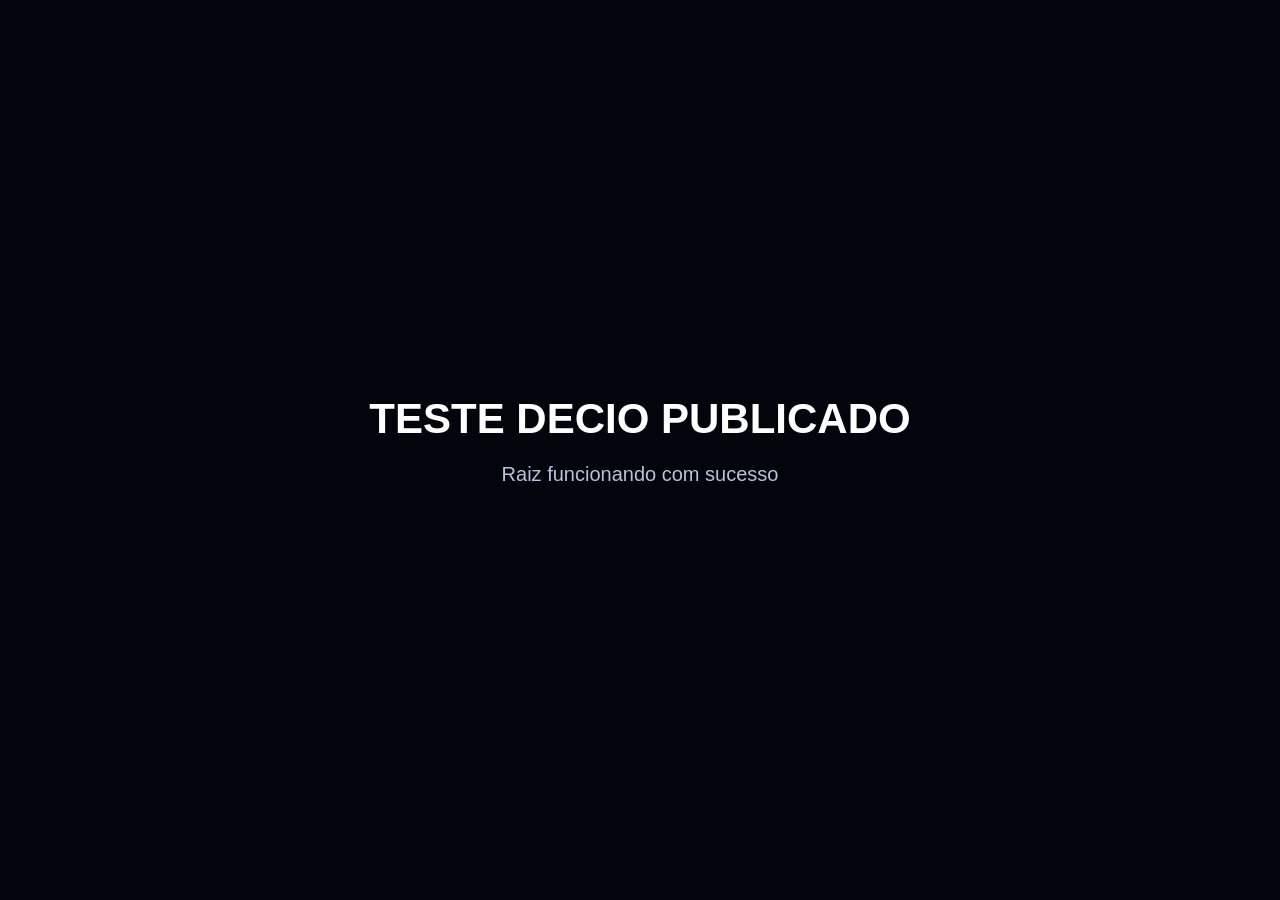
==== commit 7b87716b: "Update index.html" ====
--- a/index.html
+++ b/index.html
@@ -3,623 +3,32 @@
 <head>
   <meta charset="UTF-8" />
   <meta name="viewport" content="width=device-width, initial-scale=1.0" />
-  <title>DecioCoelhoGit | Centro de Inteligência Profissional Digital</title>
-  <meta name="description" content="Centro de Inteligência Profissional Digital. IA aplicada, perícia contábil, governança, projetos estratégicos e presença institucional." />
+  <title>TESTE DECIO</title>
   <style>
-    :root {
-      --bg: #060b16;
-      --bg2: #0a1324;
-      --panel: rgba(255,255,255,.05);
-      --line: rgba(255,255,255,.10);
-      --text: #f4f7ff;
-      --muted: #aab4c8;
-      --gold: #d8b34a;
-      --gold-soft: #f2dc8f;
-      --green: #25D366;
-      --shadow: 0 18px 48px rgba(0,0,0,.34);
-      --radius: 26px;
-      --max: 1100px;
+    body{
+      margin:0;
+      min-height:100vh;
+      display:grid;
+      place-items:center;
+      background:#02050b;
+      color:#fff;
+      font-family:Arial,sans-serif;
+      text-align:center;
     }
-
-    * { box-sizing: border-box; }
-    html { scroll-behavior: smooth; }
-
-    body {
-      margin: 0;
-      font-family: Inter, ui-sans-serif, system-ui, -apple-system, BlinkMacSystemFont, "Segoe UI", sans-serif;
-      color: var(--text);
-      background:
-        radial-gradient(circle at 20% 10%, rgba(216,179,74,.10), transparent 24%),
-        radial-gradient(circle at 80% 20%, rgba(60,120,255,.08), transparent 24%),
-        linear-gradient(180deg, #02050b 0%, #07101b 40%, #08111d 100%);
-      line-height: 1.55;
-      overflow-x: hidden;
-      padding-bottom: 90px;
+    h1{
+      font-size:42px;
+      margin:0;
     }
-
-    body::before {
-      content: "";
-      position: fixed;
-      inset: 0;
-      pointer-events: none;
-      background:
-        linear-gradient(180deg, rgba(255,255,255,.025), transparent 12%),
-        radial-gradient(circle at 50% 0%, rgba(255,255,255,.03), transparent 28%);
-      z-index: 0;
-    }
-
-    a { color: inherit; text-decoration: none; }
-
-    .container {
-      width: min(calc(100% - 24px), var(--max));
-      margin: 0 auto;
-      position: relative;
-      z-index: 1;
-    }
-
-    .nav-wrap {
-      position: sticky;
-      top: 0;
-      z-index: 50;
-      backdrop-filter: blur(16px);
-      background: linear-gradient(180deg, rgba(3,7,14,.84), rgba(3,7,14,.62));
-      border-bottom: 1px solid rgba(255,255,255,.06);
-    }
-
-    .nav {
-      min-height: 76px;
-      display: flex;
-      align-items: center;
-      justify-content: space-between;
-      gap: 16px;
-      padding: 10px 0;
-    }
-
-    .brand {
-      display: flex;
-      align-items: center;
-      gap: 12px;
-      min-width: 0;
-    }
-
-    .brand-mark {
-      width: 54px;
-      height: 54px;
-      border-radius: 18px;
-      display: grid;
-      place-items: center;
-      flex-shrink: 0;
-      font-size: 1.35rem;
-      background: linear-gradient(135deg, rgba(255,255,255,.08), rgba(216,179,74,.15));
-      border: 1px solid rgba(255,255,255,.10);
-      box-shadow: inset 0 1px 0 rgba(255,255,255,.06), 0 0 24px rgba(216,179,74,.08);
-    }
-
-    .brand-title {
-      margin: 0;
-      font-size: 1.08rem;
-      font-weight: 900;
-      letter-spacing: .2px;
-    }
-
-    .brand-sub {
-      display: block;
-      margin-top: 4px;
-      color: var(--muted);
-      font-size: .93rem;
-      font-weight: 700;
-      line-height: 1.28;
-    }
-
-    .menu {
-      display: flex;
-      align-items: center;
-      gap: 16px;
-      flex-wrap: wrap;
-    }
-
-    .menu a {
-      color: var(--muted);
-      font-size: .94rem;
-      font-weight: 700;
-    }
-
-    .menu a:hover { color: var(--text); }
-
-    .btn {
-      display: inline-flex;
-      align-items: center;
-      justify-content: center;
-      min-height: 52px;
-      padding: 14px 22px;
-      border-radius: 999px;
-      font-weight: 900;
-      text-align: center;
-      border: 1px solid transparent;
-      transition: transform .2s ease;
-    }
-
-    .btn:hover { transform: translateY(-2px); }
-
-    .btn-primary {
-      background: linear-gradient(135deg, var(--gold), var(--gold-soft));
-      color: #211600;
-      box-shadow: 0 12px 28px rgba(216,179,74,.20);
-    }
-
-    .btn-secondary {
-      background: rgba(255,255,255,.04);
-      border-color: rgba(255,255,255,.09);
-      color: var(--text);
-    }
-
-    .hero {
-      padding: 16px 0 12px;
-    }
-
-    .hero-panel,
-    .card,
-    .proposal {
-      background: var(--panel);
-      border: 1px solid rgba(255,255,255,.10);
-      box-shadow: var(--shadow);
-      backdrop-filter: blur(12px);
-    }
-
-    .hero-panel {
-      border-radius: 28px;
-      padding: 24px 20px 20px;
-      background:
-        radial-gradient(circle at 72% 16%, rgba(216,179,74,.10), transparent 18%),
-        linear-gradient(180deg, rgba(255,255,255,.055), rgba(255,255,255,.02));
-    }
-
-    .eyebrow {
-      display: inline-flex;
-      align-items: center;
-      padding: 8px 14px;
-      border-radius: 999px;
-      color: var(--gold-soft);
-      background: rgba(255,255,255,.04);
-      border: 1px solid rgba(255,255,255,.08);
-      font-size: .74rem;
-      font-weight: 900;
-      letter-spacing: .28px;
-      text-transform: uppercase;
-    }
-
-    h1 {
-      margin: 16px 0 10px;
-      font-size: clamp(2rem, 8vw, 5rem);
-      line-height: .95;
-      letter-spacing: -1.4px;
-    }
-
-    .accent { color: var(--gold-soft); }
-
-    .hero-sub {
-      margin: 0 0 18px;
-      max-width: 820px;
-      color: var(--muted);
-      font-size: clamp(1rem, 1.8vw, 1.16rem);
-    }
-
-    .hero-sub strong {
-      color: var(--text);
-      font-weight: 900;
-    }
-
-    .mini-proof {
-      display: flex;
-      flex-wrap: wrap;
-      gap: 10px;
-      margin-top: 14px;
-    }
-
-    .proof {
-      padding: 11px 13px;
-      border-radius: 16px;
-      background: rgba(255,255,255,.035);
-      border: 1px solid rgba(255,255,255,.08);
-      font-weight: 800;
-      font-size: .9rem;
-    }
-
-    .hero-actions {
-      display: flex;
-      flex-wrap: wrap;
-      gap: 14px;
-      margin-top: 20px;
-    }
-
-    section {
-      padding: 16px 0;
-      scroll-margin-top: 88px;
-      position: relative;
-      z-index: 1;
-    }
-
-    .section-head {
-      margin-bottom: 16px;
-    }
-
-    .section-head h2 {
-      margin: 0 0 8px;
-      font-size: clamp(1.6rem, 3vw, 2.2rem);
-      letter-spacing: -1px;
-    }
-
-    .section-head p {
-      margin: 0;
-      color: var(--muted);
-      max-width: 760px;
-    }
-
-    .grid-3,
-    .grid-2 {
-      display: grid;
-      gap: 16px;
-    }
-
-    .grid-3 { grid-template-columns: repeat(3, 1fr); }
-    .grid-2 { grid-template-columns: repeat(2, 1fr); }
-
-    .card,
-    .proposal {
-      border-radius: var(--radius);
-      position: relative;
-      overflow: hidden;
-    }
-
-    .card::after,
-    .proposal::after {
-      content: "";
-      position: absolute;
-      right: -60px;
-      bottom: -60px;
-      width: 180px;
-      height: 180px;
-      pointer-events: none;
-      background: radial-gradient(circle, rgba(216,179,74,.09), transparent 66%);
-    }
-
-    .card {
-      padding: 20px;
-    }
-
-    .card h3 {
-      margin: 0 0 10px;
-      font-size: 1.14rem;
-    }
-
-    .card p,
-    .card li {
-      color: var(--muted);
-    }
-
-    .card ul {
-      margin: 12px 0 0 18px;
-      padding: 0;
-      display: grid;
-      gap: 8px;
-    }
-
-    .proposal {
-      padding: 22px;
-      background:
-        radial-gradient(circle at top right, rgba(216,179,74,.10), transparent 24%),
-        linear-gradient(135deg, rgba(216,179,74,.08), rgba(255,255,255,.03));
-    }
-
-    .proposal h2 {
-      margin: 0 0 10px;
-      font-size: 1.8rem;
-    }
-
-    .proposal p {
-      color: var(--muted);
-      max-width: 860px;
-    }
-
-    .footer {
-      padding: 28px 0 34px;
-      text-align: center;
-      color: var(--muted);
-      position: relative;
-      z-index: 1;
-    }
-
-    .footer strong { color: var(--text); }
-
-    .float-wa {
-      position: fixed;
-      right: 10px;
-      bottom: 10px;
-      z-index: 9999;
-      width: 56px;
-      height: 56px;
-      display: inline-flex;
-      align-items: center;
-      justify-content: center;
-      border-radius: 999px;
-      background: rgba(37,211,102,.96);
-      color: #fff;
-      font-weight: 900;
-      box-shadow: 0 18px 38px rgba(0,0,0,.28);
-      border: 1px solid rgba(255,255,255,.18);
-    }
-
-    .wa-icon {
-      font-size: 1.2rem;
-      line-height: 1;
-    }
-
-    .wa-text { display: none; }
-
-    @media (min-width: 641px) {
-      .float-wa {
-        width: auto;
-        height: auto;
-        padding: 12px 16px;
-        gap: 10px;
-      }
-
-      .wa-text { display: inline-block; }
-    }
-
-    @media (max-width: 980px) {
-      .menu { display: none; }
-      .grid-3,
-      .grid-2 {
-        grid-template-columns: 1fr;
-      }
-
-      .hero-actions {
-        flex-direction: column;
-        align-items: stretch;
-      }
-
-      .hero-actions .btn {
-        width: 100%;
-      }
-    }
-
-    @media (max-width: 640px) {
-      body { padding-bottom: 84px; }
-
-      .container {
-        width: min(calc(100% - 20px), var(--max));
-      }
-
-      .nav {
-        min-height: 72px;
-        padding: 8px 0;
-      }
-
-      .brand {
-        gap: 10px;
-      }
-
-      .brand-mark {
-        width: 46px;
-        height: 46px;
-        border-radius: 14px;
-        font-size: 1.1rem;
-      }
-
-      .brand-title {
-        font-size: 1rem;
-      }
-
-      .brand-sub {
-        font-size: .82rem;
-      }
-
-      .hero {
-        padding: 10px 0 8px;
-      }
-
-      .hero-panel {
-        padding: 18px 14px 16px;
-        border-radius: 22px;
-      }
-
-      .eyebrow {
-        padding: 8px 12px;
-        font-size: .66rem;
-        line-height: 1.3;
-      }
-
-      h1 {
-        font-size: clamp(1.85rem, 10vw, 2.9rem);
-        line-height: 1.0;
-        letter-spacing: -1px;
-      }
-
-      .proof {
-        width: 100%;
-      }
-
-      .card {
-        padding: 18px 16px;
-        border-radius: 22px;
-      }
-
-      .proposal {
-        padding: 20px 16px;
-        border-radius: 22px;
-      }
-
-      .proposal h2 {
-        font-size: 1.55rem;
-      }
+    p{
+      font-size:20px;
+      color:#b8c2d8;
     }
   </style>
 </head>
 <body>
-  <div class="nav-wrap">
-    <div class="container nav">
-      <a class="brand" href="#inicio">
-        <div class="brand-mark">🧠</div>
-        <div>
-          <div class="brand-title">DecioCoelhoGit</div>
-          <small class="brand-sub">Centro de Inteligência Profissional Digital</small>
-        </div>
-      </a>
-
-      <div class="menu">
-        <a href="#projetos">Projetos</a>
-        <a href="#servicos">Serviços</a>
-        <a href="#comercial">Comercial</a>
-        <a href="#contato">Contato</a>
-      </div>
-    </div>
+  <div>
+    <h1>TESTE DECIO PUBLICADO</h1>
+    <p>Raiz funcionando com sucesso</p>
   </div>
-
-  <main id="inicio" class="hero">
-    <div class="container">
-      <div class="hero-panel">
-        <span class="eyebrow">2ª onda da IA · arquitetura estratégica · presença institucional</span>
-
-        <h1>Antonio Décio<br>Ferreira Coelho<span class="accent">.</span></h1>
-
-        <p class="hero-sub">
-          <strong>Inteligência aplicada com linguagem de produto, estética institucional e visão de futuro.</strong><br><br>
-          Contabilista, especialista em gestão pública e financeira, servidor público estadual aposentado, perito contábil e curador do SIPF.
-        </p>
-
-        <div class="mini-proof">
-          <span class="proof">+40 anos em gestão pública e tecnologia</span>
-          <span class="proof">SIPF · MVGC-9 · Viracopos</span>
-          <span class="proof">OpenAI + ChatGPT · parcerias estratégicas</span>
-        </div>
-
-        <div class="hero-actions">
-          <a class="btn btn-primary" href="https://wa.me/5565984091524" target="_blank" rel="noreferrer">Solicitar diagnóstico estratégico</a>
-          <a class="btn btn-secondary" href="#servicos">Explorar serviços</a>
-        </div>
-      </div>
-    </div>
-  </main>
-
-  <section id="projetos">
-    <div class="container">
-      <div class="section-head">
-        <h2>Projetos Estratégicos</h2>
-        <p>Arquiteturas institucionais concebidas para unir inteligência, método, identidade e capacidade de execução.</p>
-      </div>
-
-      <div class="grid-3">
-        <div class="card">
-          <h3>🧠 SIPF</h3>
-          <p>Sistema de Inteligência Pericial Financeira com abordagem híbrida, voltado à perícia, investigação financeira e apoio analítico especializado.</p>
-        </div>
-
-        <div class="card">
-          <h3>🏛️ MVGC-9</h3>
-          <p>Modelo estratégico de governança e inteligência institucional para ambientes públicos e estruturas decisórias de alta responsabilidade.</p>
-        </div>
-
-        <div class="card">
-          <h3>🌿 Ecossistema Viracopos</h3>
-          <p>Integração entre turismo inteligente, patrimônio, inovação, comunicação e inteligência artificial aplicada ao território.</p>
-        </div>
-      </div>
-    </div>
-  </section>
-
-  <section id="servicos">
-    <div class="container">
-      <div class="section-head">
-        <h2>Serviços e Monetização</h2>
-        <p>Soluções estratégicas voltadas à geração de valor, tomada de decisão e transformação institucional.</p>
-      </div>
-
-      <div class="grid-3">
-        <div class="card">
-          <h3>📊 Diagnóstico Estratégico</h3>
-          <p>Análise completa de estruturas públicas e privadas, identificando gargalos, oportunidades e caminhos de melhoria com base em inteligência aplicada.</p>
-        </div>
-
-        <div class="card">
-          <h3>🧠 Implantação do SIPF</h3>
-          <p>Aplicação do Sistema de Inteligência Pericial Financeira para auditorias, perícias, investigações financeiras e suporte técnico especializado.</p>
-        </div>
-
-        <div class="card">
-          <h3>🏛️ Consultoria em Gestão Pública</h3>
-          <p>Estruturação de modelos de governança, controle e eficiência administrativa com base no MVGC-9 e boas práticas institucionais.</p>
-        </div>
-      </div>
-    </div>
-  </section>
-
-  <section id="comercial">
-    <div class="container">
-      <div class="proposal">
-        <h2>Proposta Comercial</h2>
-        <p>Fluxo pensado para transformar presença digital em captação real de demanda, qualificação de oportunidades e conversão comercial com abordagem estratégica.</p>
-
-        <div class="grid-2" style="margin-top:18px;">
-          <div class="card">
-            <h3>📄 Formatos de contratação</h3>
-            <ul>
-              <li>Diagnóstico estratégico inicial</li>
-              <li>Consultoria por projeto</li>
-              <li>Implantação assistida</li>
-              <li>Mentoria institucional e técnica</li>
-            </ul>
-          </div>
-
-          <div class="card">
-            <h3>🚀 Próximo passo</h3>
-            <p>Agende uma conversa inicial para alinhamento de contexto, necessidade, escopo, cronograma e proposta personalizada.</p>
-            <div class="hero-actions" style="margin-top:16px;">
-              <a class="btn btn-primary" href="https://wa.me/5565984091524" target="_blank" rel="noreferrer">Solicitar proposta agora</a>
-              <a class="btn btn-secondary" href="mailto:antoniodecioferreiracoelho@gmail.com">Enviar briefing comercial</a>
-            </div>
-          </div>
-        </div>
-      </div>
-    </div>
-  </section>
-
-  <section id="contato">
-    <div class="container">
-      <div class="proposal">
-        <h2>Contato e Base Territorial</h2>
-        <div class="grid-2" style="margin-top:18px;">
-          <div class="card">
-            <h3>📍 Informações</h3>
-            <p><strong>Localização:</strong> Vila Bela da Santíssima Trindade – MT, Brasil</p>
-            <p><strong>E-mail profissional:</strong> antoniodecioferreiracoelho@gmail.com</p>
-            <p><strong>WhatsApp direto:</strong> 5565984091524</p>
-          </div>
-
-          <div class="card">
-            <h3>🤝 Parcerias Estratégicas</h3>
-            <ul>
-              <li>OpenAI + ChatGPT</li>
-              <li>Núcleo de Inovação & IA Generativa</li>
-              <li>Agência Viracopos</li>
-              <li>Ederson Coelho Andrade — colaboração estratégica</li>
-            </ul>
-          </div>
-        </div>
-      </div>
-    </div>
-  </section>
-
-  <footer class="footer">
-    <div class="container">
-      <strong>Antonio Décio Ferreira Coelho</strong><br>
-      Centro de Inteligência Profissional Digital · DecioCoelhoGit
-    </div>
-  </footer>
-
-  <a class="float-wa" href="https://wa.me/5565984091524" target="_blank" rel="noreferrer" aria-label="Abrir WhatsApp">
-    <span class="wa-icon">💬</span>
-    <span class="wa-text">WhatsApp</span>
-  </a>
 </body>
 </html>
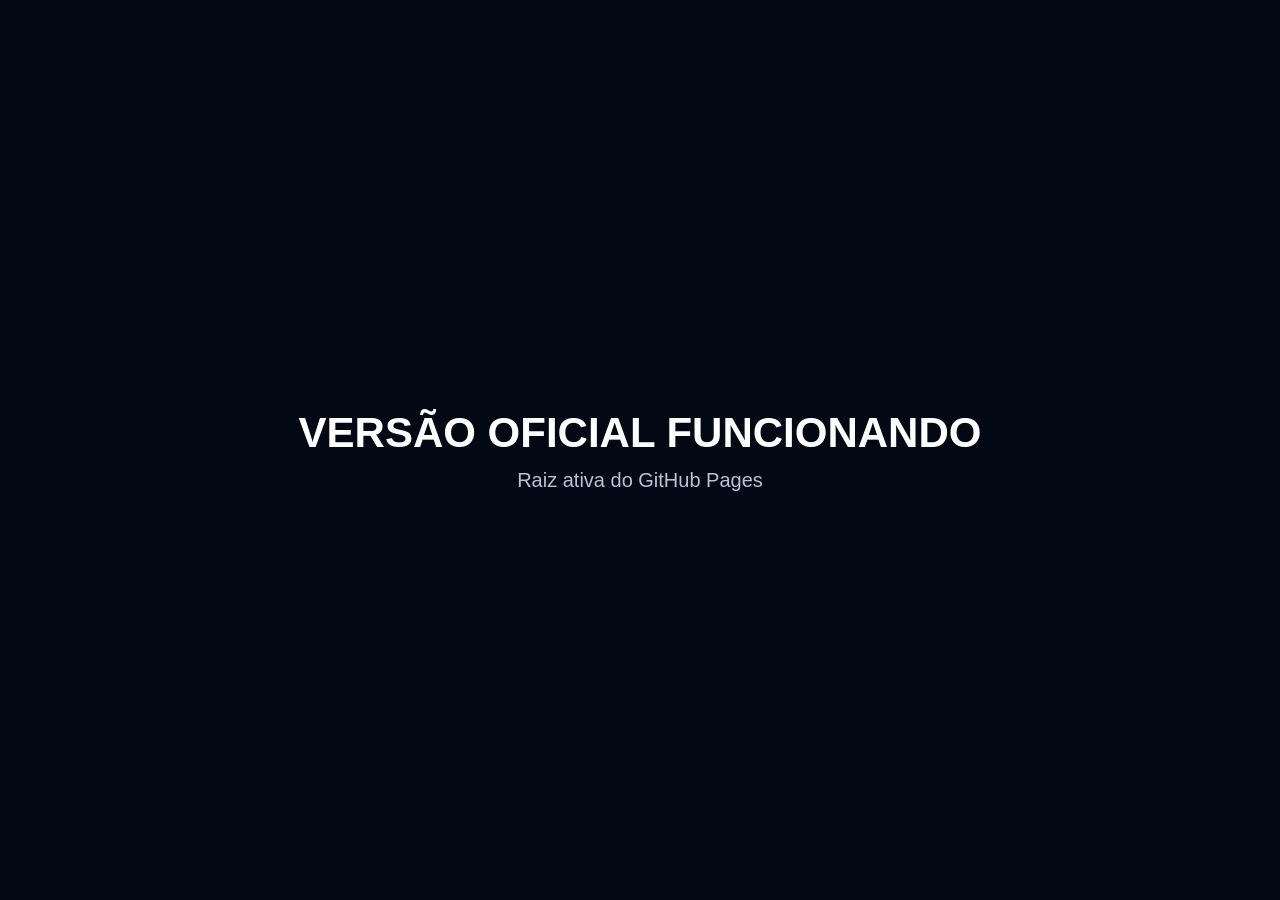
==== commit 919555cb: "Update index.html" ====
--- a/index.html
+++ b/index.html
@@ -3,32 +3,26 @@
 <head>
   <meta charset="UTF-8" />
   <meta name="viewport" content="width=device-width, initial-scale=1.0" />
-  <title>TESTE DECIO</title>
+  <title>VERSÃO OFICIAL</title>
   <style>
     body{
       margin:0;
       min-height:100vh;
       display:grid;
       place-items:center;
-      background:#02050b;
-      color:#fff;
+      background:#020814;
+      color:#ffffff;
       font-family:Arial,sans-serif;
       text-align:center;
     }
-    h1{
-      font-size:42px;
-      margin:0;
-    }
-    p{
-      font-size:20px;
-      color:#b8c2d8;
-    }
+    h1{font-size:42px;margin:0 0 12px;}
+    p{font-size:20px;color:#b8c2d8;margin:0;}
   </style>
 </head>
 <body>
   <div>
-    <h1>TESTE DECIO PUBLICADO</h1>
-    <p>Raiz funcionando com sucesso</p>
+    <h1>VERSÃO OFICIAL FUNCIONANDO</h1>
+    <p>Raiz ativa do GitHub Pages</p>
   </div>
 </body>
 </html>
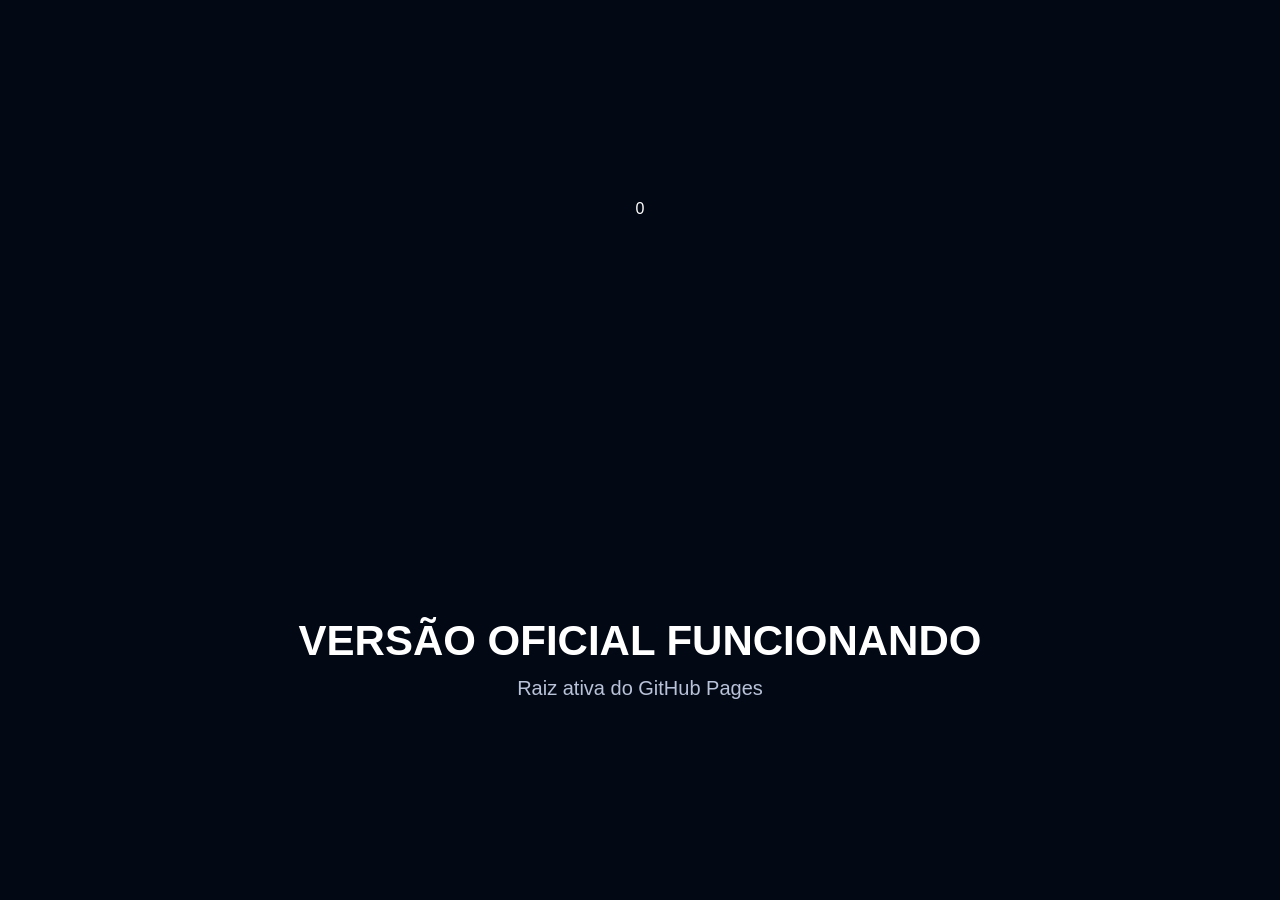
==== commit b2aaa4df: "Adiciona style CSS ultra premium V3" ====
--- a/index.html
+++ b/index.html
@@ -3,6 +3,7 @@
 <head>
   <meta charset="UTF-8" />
   <meta name="viewport" content="width=device-width, initial-scale=1.0" />
+0
   <title>VERSÃO OFICIAL</title>
   <style>
     body{
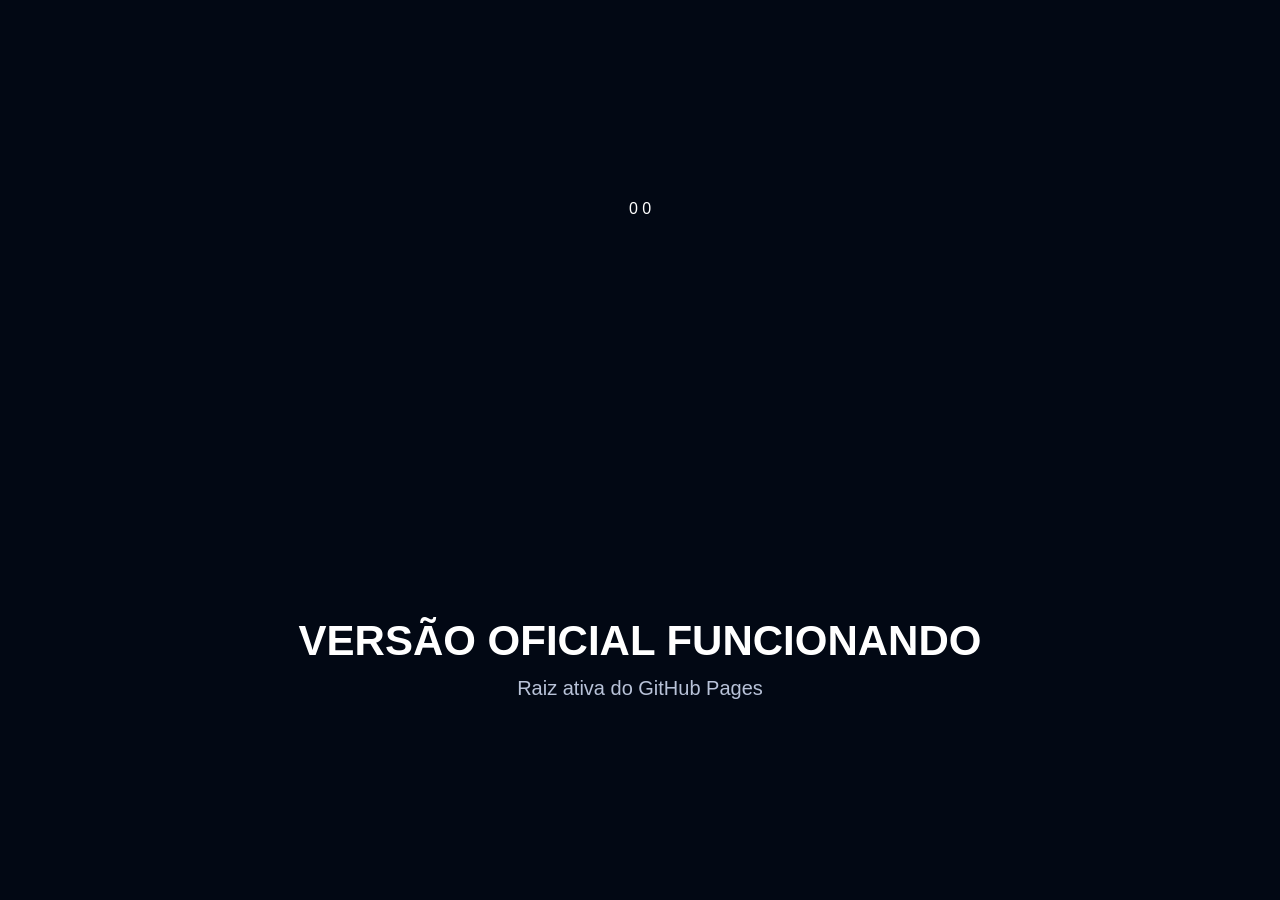
==== commit 320081f8: "Atualiza index com estrutura institucional" ====
--- a/index.html
+++ b/index.html
@@ -2,6 +2,7 @@
 <html lang="pt-BR">
 <head>
   <meta charset="UTF-8" />
+0
   <meta name="viewport" content="width=device-width, initial-scale=1.0" />
 0
   <title>VERSÃO OFICIAL</title>
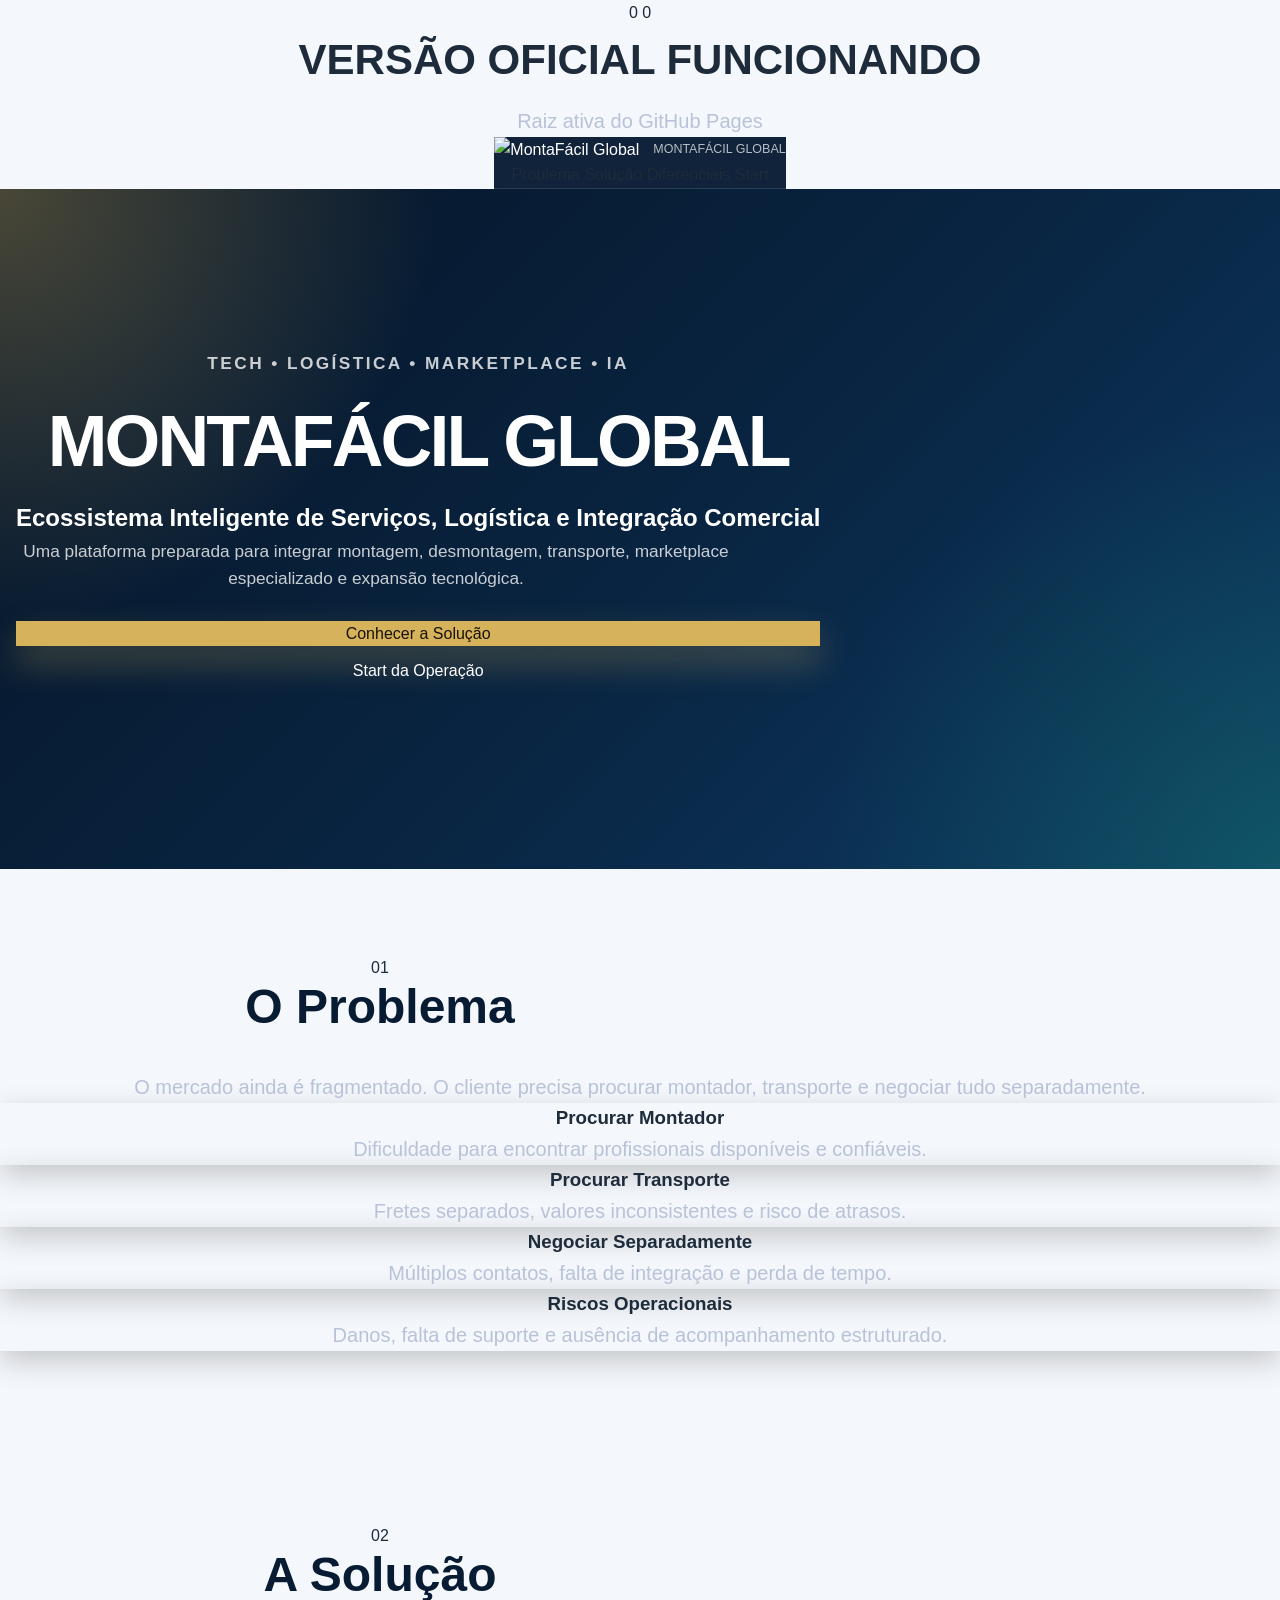
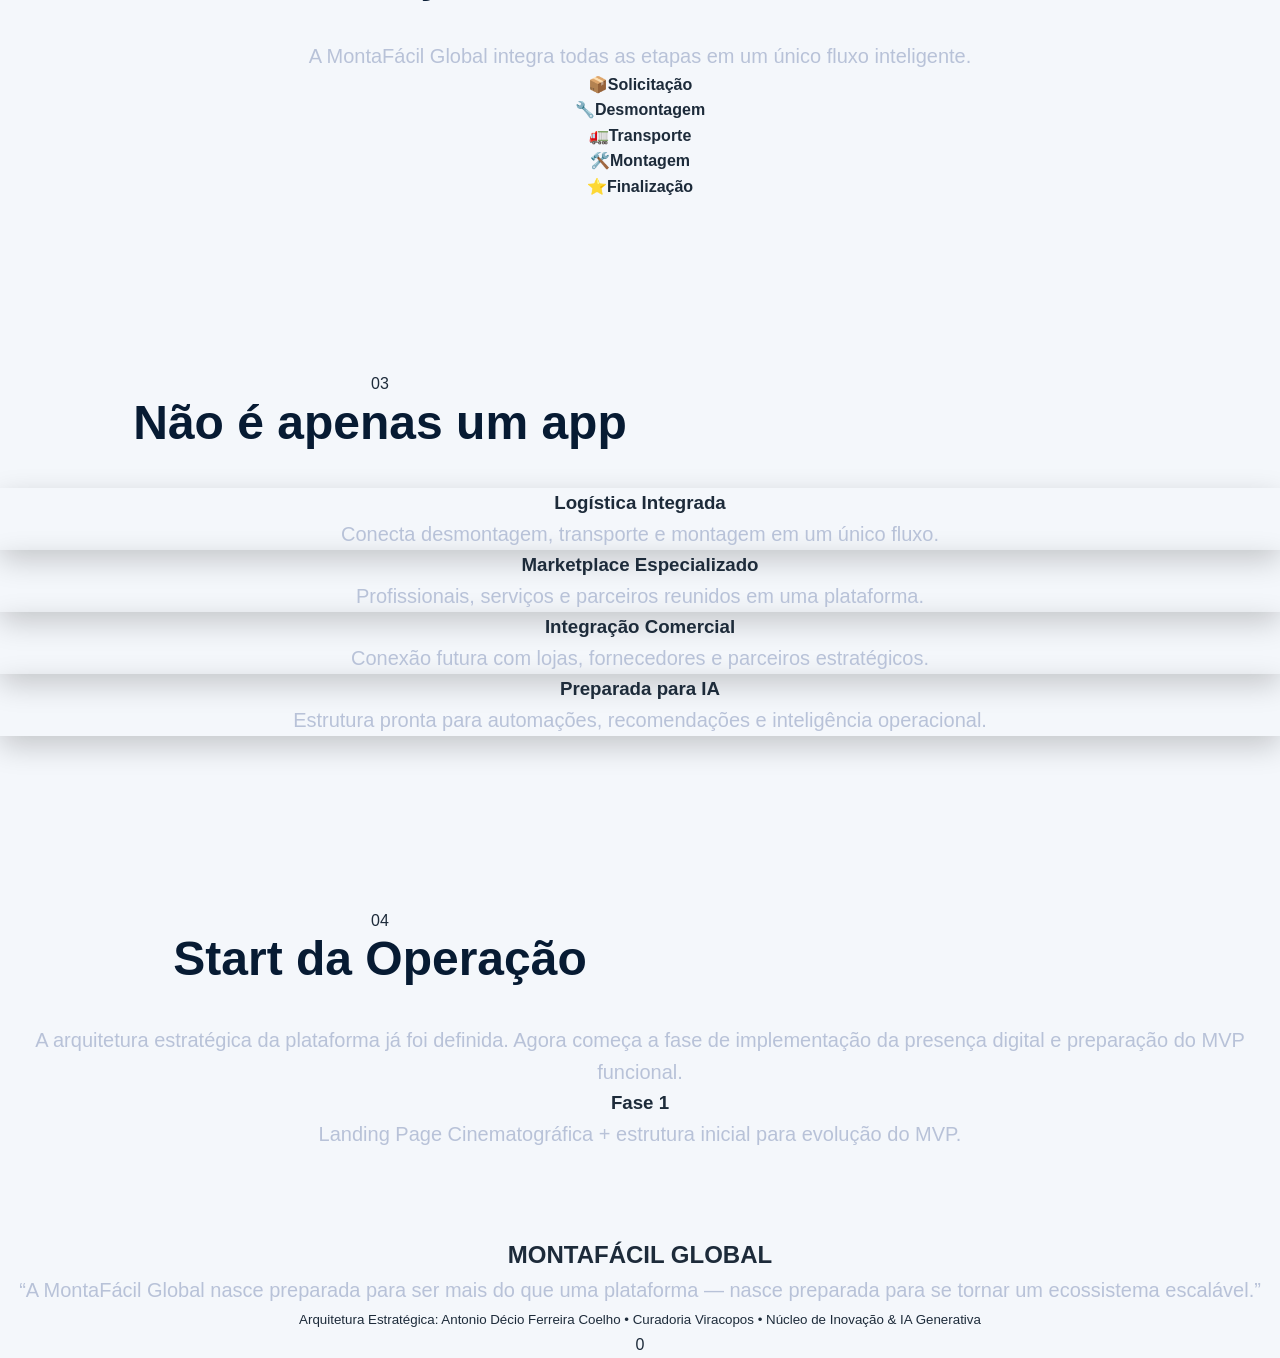
==== commit 2edbe745: "Implementa Landing Page cinematografica V1" ====
--- a/index.html
+++ b/index.html
@@ -28,3 +28,176 @@
   </div>
 </body>
 </html>
+
+<!DOCTYPE html>
+<html lang="pt-BR">
+<head>
+  <meta charset="UTF-8" />
+  <meta name="viewport" content="width=device-width, initial-scale=1.0" />
+
+  <title>MontaFácil Global | Ecossistema Inteligente de Serviços</title>
+
+  <meta name="description" content="MontaFácil Global — ecossistema inteligente de montagem, desmontagem, transporte, logística integrada e marketplace especializado." />
+
+  <link rel="stylesheet" href="css/style.css" />
+</head>
+
+<body>
+
+  <header class="topbar">
+    <div class="brand">
+      <img src="assets/logos/logo-montafacil-global-icon.png" alt="MontaFácil Global" />
+      <span>MONTAFÁCIL GLOBAL</span>
+    </div>
+
+    <nav>
+      <a href="#problema">Problema</a>
+      <a href="#solucao">Solução</a>
+      <a href="#diferenciais">Diferenciais</a>
+      <a href="#start">Start</a>
+    </nav>
+  </header>
+
+  <main>
+
+    <section class="hero">
+      <div class="hero-overlay"></div>
+
+      <div class="hero-content">
+        <p class="eyebrow">Tech • Logística • Marketplace • IA</p>
+
+        <h1>MONTAFÁCIL GLOBAL</h1>
+
+        <h2>Ecossistema Inteligente de Serviços, Logística e Integração Comercial</h2>
+
+        <p class="hero-text">
+          Uma plataforma preparada para integrar montagem, desmontagem, transporte,
+          marketplace especializado e expansão tecnológica.
+        </p>
+
+        <div class="hero-actions">
+          <a class="btn-primary" href="#solucao">Conhecer a Solução</a>
+          <a class="btn-secondary" href="#start">Start da Operação</a>
+        </div>
+      </div>
+    </section>
+
+    <section id="problema" class="section">
+      <div class="section-header">
+        <span>01</span>
+        <h2>O Problema</h2>
+      </div>
+
+      <p class="lead">
+        O mercado ainda é fragmentado. O cliente precisa procurar montador,
+        transporte e negociar tudo separadamente.
+      </p>
+
+      <div class="cards">
+        <article class="card">
+          <h3>Procurar Montador</h3>
+          <p>Dificuldade para encontrar profissionais disponíveis e confiáveis.</p>
+        </article>
+
+        <article class="card">
+          <h3>Procurar Transporte</h3>
+          <p>Fretes separados, valores inconsistentes e risco de atrasos.</p>
+        </article>
+
+        <article class="card">
+          <h3>Negociar Separadamente</h3>
+          <p>Múltiplos contatos, falta de integração e perda de tempo.</p>
+        </article>
+
+        <article class="card">
+          <h3>Riscos Operacionais</h3>
+          <p>Danos, falta de suporte e ausência de acompanhamento estruturado.</p>
+        </article>
+      </div>
+    </section>
+
+    <section id="solucao" class="section solution">
+      <div class="section-header">
+        <span>02</span>
+        <h2>A Solução</h2>
+      </div>
+
+      <p class="lead">
+        A MontaFácil Global integra todas as etapas em um único fluxo inteligente.
+      </p>
+
+      <div class="flow">
+        <div>📦<strong>Solicitação</strong></div>
+        <div>🔧<strong>Desmontagem</strong></div>
+        <div>🚛<strong>Transporte</strong></div>
+        <div>🛠️<strong>Montagem</strong></div>
+        <div>⭐<strong>Finalização</strong></div>
+      </div>
+    </section>
+
+    <section id="diferenciais" class="section">
+      <div class="section-header">
+        <span>03</span>
+        <h2>Não é apenas um app</h2>
+      </div>
+
+      <div class="cards">
+        <article class="card glow">
+          <h3>Logística Integrada</h3>
+          <p>Conecta desmontagem, transporte e montagem em um único fluxo.</p>
+        </article>
+
+        <article class="card glow">
+          <h3>Marketplace Especializado</h3>
+          <p>Profissionais, serviços e parceiros reunidos em uma plataforma.</p>
+        </article>
+
+        <article class="card glow">
+          <h3>Integração Comercial</h3>
+          <p>Conexão futura com lojas, fornecedores e parceiros estratégicos.</p>
+        </article>
+
+        <article class="card glow">
+          <h3>Preparada para IA</h3>
+          <p>Estrutura pronta para automações, recomendações e inteligência operacional.</p>
+        </article>
+      </div>
+    </section>
+
+    <section id="start" class="section start">
+      <div class="section-header">
+        <span>04</span>
+        <h2>Start da Operação</h2>
+      </div>
+
+      <p class="lead">
+        A arquitetura estratégica da plataforma já foi definida. Agora começa a fase
+        de implementação da presença digital e preparação do MVP funcional.
+      </p>
+
+      <div class="start-box">
+        <h3>Fase 1</h3>
+        <p>Landing Page Cinematográfica + estrutura inicial para evolução do MVP.</p>
+      </div>
+    </section>
+
+  </main>
+
+  <footer>
+    <h2>MONTAFÁCIL GLOBAL</h2>
+    <p>
+      “A MontaFácil Global nasce preparada para ser mais do que uma plataforma —
+      nasce preparada para se tornar um ecossistema escalável.”
+    </p>
+
+    <small>
+      Arquitetura Estratégica: Antonio Décio Ferreira Coelho • Curadoria Viracopos • Núcleo de Inovação & IA Generativa
+    </small>
+  </footer>
+
+  <script src="js/script.js"></script>
+</body>
+</html>
+
+0
+
--- a/css/style.css
+++ b/css/style.css
@@ -0,0 +1,747 @@
+/* =========================================================
+   INÍCIO: STYLE.CSS ULTRA PREMIUM V3
+   Portal Prefeitura Vila Bela MT
+   ========================================================= */
+
+/* ===== FIX GLOBAL RESPONSIVO ===== */
+
+html, body {
+  max-width: 100%;
+  overflow-x: hidden;
+}
+
+/* Corrige largura geral */
+main, section, .section {
+  width: 100%;
+  max-width: 100%;
+}
+
+/* ===== HEADER FIX ===== */
+.site-header {
+  flex-wrap: wrap;
+}
+
+/* ===== NAV MENU FIX ===== */
+.main-nav {
+  width: calc(100% - 36px);
+  left: 18px;
+  right: 18px;
+}
+
+/* ===== HERO FIX ===== */
+.hero {
+  padding: 60px 16px;
+}
+
+/* ===== CARDS FIX ===== */
+.card {
+  width: 100%;
+}
+
+/* ===== GRID FIX ===== */
+.grid {
+  grid-template-columns: 1fr;
+}
+
+/* ===== ACESSIBILIDADE FIX ===== */
+.access-panel {
+  width: calc(100% - 40px);
+  left: 20px;
+  right: 20px;
+}
+
+/* Remove duplicações visuais */
+.access-panel button {
+  width: 100%;
+}
+
+/* ===== BOTÕES HERO ===== */
+.hero-actions {
+  width: 100%;
+}
+
+.hero-actions a {
+  width: 100%;
+  text-align: center;
+}
+
+/* ===== LIGHT MODE FIX ===== */
+body.light .section {
+  background: #f4f7fb;
+}
+
+body.light .hero {
+  color: #07111f;
+}
+
+/* ===== SOMBRA MAIS LIMPA ===== */
+.card {
+  box-shadow: 0 10px 30px rgba(0,0,0,0.2);
+}:root {
+  --azul: #071b33;
+  --azul-2: #0b2d52;
+  --dourado: #d6b35a;
+  --verde: #1bb36b;
+  --claro: #f4f7fb;
+  --texto: #1d2b3a;
+  --cinza: #667085;
+  --branco: #ffffff;
+  --sombra: 0 20px 50px rgba(0, 0, 0, 0.14);
+  --radius: 24px;
+}
+
+* {
+  margin: 0;
+  padding: 0;
+  box-sizing: border-box;
+}
+
+html {
+  scroll-behavior: smooth;
+}
+
+body {
+  font-family: Arial, Helvetica, sans-serif;
+  background: var(--claro);
+  color: var(--texto);
+  line-height: 1.6;
+}
+
+a {
+  color: inherit;
+  text-decoration: none;
+}
+
+img {
+  max-width: 100%;
+  display: block;
+}
+
+.container {
+  width: min(1180px, calc(100% - 32px));
+  margin: auto;
+}
+
+/* =========================================================
+   INÍCIO: TOPO / MENU
+   ========================================================= */
+
+.topbar {
+  position: sticky;
+  top: 0;
+  z-index: 999;
+  background: rgba(7, 27, 51, 0.96);
+  backdrop-filter: blur(16px);
+  border-bottom: 1px solid rgba(255,255,255,0.12);
+}
+
+.nav-wrapper {
+  min-height: 78px;
+  display: flex;
+  align-items: center;
+  justify-content: space-between;
+  gap: 22px;
+}
+
+.brand {
+  display: flex;
+  align-items: center;
+  gap: 14px;
+  color: var(--branco);
+}
+
+.brand-logo {
+  width: 48px;
+  height: 48px;
+  object-fit: contain;
+  border-radius: 50%;
+  background: rgba(255,255,255,0.08);
+  padding: 6px;
+}
+
+.brand strong {
+  display: block;
+  font-size: 1rem;
+}
+
+.brand span {
+  display: block;
+  font-size: 0.78rem;
+  color: rgba(255,255,255,0.7);
+}
+
+.main-nav {
+  display: flex;
+  align-items: center;
+  gap: 8px;
+}
+
+.main-nav a {
+  color: rgba(255,255,255,0.78);
+  padding: 9px 12px;
+  border-radius: 999px;
+  font-weight: 700;
+  font-size: 0.9rem;
+}
+
+.main-nav a:hover,
+.main-nav a.active {
+  background: rgba(255,255,255,0.12);
+  color: var(--branco);
+}
+
+.nav-admin {
+  border: 1px solid rgba(214,179,90,0.55);
+  color: var(--dourado) !important;
+}
+
+.menu-toggle {
+  display: none;
+  background: rgba(255,255,255,0.12);
+  color: var(--branco);
+  border: 0;
+  border-radius: 12px;
+  padding: 8px 12px;
+  font-size: 1.4rem;
+}
+
+/* =========================================================
+   FINAL: TOPO / MENU
+   ========================================================= */
+
+
+/* =========================================================
+   INÍCIO: HERO
+   ========================================================= */
+
+.hero {
+  min-height: 680px;
+  display: flex;
+  align-items: center;
+  color: var(--branco);
+  background:
+    radial-gradient(circle at top left, rgba(214,179,90,0.32), transparent 30%),
+    radial-gradient(circle at bottom right, rgba(27,179,107,0.22), transparent 32%),
+    linear-gradient(135deg, #061426, #092542 55%, #0d3a66);
+}
+
+.hero-grid {
+  display: grid;
+  grid-template-columns: 1.25fr 0.75fr;
+  gap: 46px;
+  align-items: center;
+}
+
+.eyebrow {
+  display: inline-block;
+  color: var(--dourado);
+  text-transform: uppercase;
+  letter-spacing: 0.14em;
+  font-weight: 900;
+  font-size: 0.78rem;
+  margin-bottom: 14px;
+}
+
+.hero h1 {
+  font-size: clamp(2.4rem, 5.6vw, 5rem);
+  line-height: 1;
+  margin-bottom: 22px;
+  letter-spacing: -0.04em;
+}
+
+.hero h1 span {
+  display: block;
+  color: var(--dourado);
+}
+
+.hero p {
+  max-width: 720px;
+  color: rgba(255,255,255,0.78);
+  font-size: 1.08rem;
+  margin-bottom: 28px;
+}
+
+.hero-actions,
+.hero-badges {
+  display: flex;
+  flex-wrap: wrap;
+  gap: 12px;
+}
+
+.hero-actions {
+  margin-bottom: 24px;
+}
+
+.btn {
+  display: inline-flex;
+  align-items: center;
+  justify-content: center;
+  min-height: 48px;
+  padding: 0 22px;
+  border-radius: 999px;
+  font-weight: 900;
+}
+
+.btn-primary {
+  background: var(--dourado);
+  color: #17110a;
+  box-shadow: 0 16px 35px rgba(214,179,90,0.32);
+}
+
+.btn-outline {
+  border: 1px solid rgba(255,255,255,0.28);
+  color: var(--branco);
+}
+
+.hero-badges span {
+  padding: 8px 12px;
+  border-radius: 999px;
+  background: rgba(255,255,255,0.09);
+  border: 1px solid rgba(255,255,255,0.12);
+  font-size: 0.82rem;
+  font-weight: 800;
+}
+
+.hero-card {
+  background: rgba(255,255,255,0.1);
+  border: 1px solid rgba(255,255,255,0.18);
+  border-radius: 32px;
+  padding: 32px;
+  box-shadow: var(--sombra);
+  backdrop-filter: blur(18px);
+}
+
+.hero-card h2 {
+  color: var(--dourado);
+  font-size: 1.6rem;
+  margin-bottom: 12px;
+}
+
+.mini-stats {
+  display: grid;
+  grid-template-columns: repeat(3, 1fr);
+  gap: 14px;
+  margin-top: 22px;
+}
+
+.mini-stats div {
+  text-align: center;
+  background: rgba(255,255,255,0.1);
+  padding: 16px 10px;
+  border-radius: 18px;
+}
+
+.mini-stats strong {
+  display: block;
+  font-size: 1.5rem;
+  color: var(--dourado);
+}
+
+.mini-stats span {
+  font-size: 0.72rem;
+  color: rgba(255,255,255,0.72);
+}
+
+/* =========================================================
+   FINAL: HERO
+   ========================================================= */
+
+
+/* =========================================================
+   INÍCIO: SEÇÕES
+   ========================================================= */
+
+.section {
+  padding: 86px 0;
+}
+
+.section-header {
+  max-width: 760px;
+  margin-bottom: 38px;
+}
+
+.section-header h2,
+.split h2 {
+  color: var(--azul);
+  font-size: clamp(2rem, 4vw, 3rem);
+  line-height: 1.1;
+  margin-bottom: 14px;
+}
+
+.section-header p,
+.split p {
+  color: var(--cinza);
+}
+
+.cards-grid,
+.news-grid {
+  display: grid;
+  grid-template-columns: repeat(3, 1fr);
+  gap: 22px;
+}
+
+.feature-card,
+.news-card,
+.chart-card {
+  background: var(--branco);
+  border: 1px solid rgba(7,27,51,0.08);
+  border-radius: var(--radius);
+  padding: 28px;
+  box-shadow: 0 14px 35px rgba(7,27,51,0.08);
+}
+
+.feature-card {
+  transition: 0.25s;
+}
+
+.feature-card:hover {
+  transform: translateY(-6px);
+  box-shadow: 0 24px 55px rgba(7,27,51,0.16);
+}
+
+.icon {
+  display: inline-block;
+  font-size: 2rem;
+  margin-bottom: 16px;
+}
+
+.feature-card h3,
+.news-card h3,
+.chart-card h3 {
+  color: var(--azul);
+  margin-bottom: 10px;
+}
+
+.feature-card p,
+.news-card p {
+  color: var(--cinza);
+}
+
+.news-card span {
+  display: inline-block;
+  color: var(--dourado);
+  font-size: 0.75rem;
+  font-weight: 900;
+  text-transform: uppercase;
+  margin-bottom: 10px;
+}
+
+.read-more {
+  display: inline-block;
+  margin-top: 16px;
+  color: var(--dourado);
+  font-weight: 900;
+}
+
+.section-highlight {
+  background: linear-gradient(180deg, #eaf0f7, #ffffff);
+}
+
+.split {
+  display: grid;
+  grid-template-columns: 1fr 0.85fr;
+  gap: 44px;
+  align-items: center;
+}
+
+.check-list {
+  margin-top: 22px;
+  list-style: none;
+  display: grid;
+  gap: 10px;
+}
+
+.check-list li {
+  padding-left: 30px;
+  position: relative;
+  font-weight: 700;
+}
+
+.check-list li::before {
+  content: "✓";
+  position: absolute;
+  left: 0;
+  color: var(--verde);
+  font-weight: 900;
+}
+
+.glass-panel {
+  background: linear-gradient(145deg, var(--azul), var(--azul-2));
+  color: var(--branco);
+  border-radius: 32px;
+  padding: 32px;
+  box-shadow: var(--sombra);
+}
+
+.glass-panel h3 {
+  color: var(--dourado);
+  margin-bottom: 16px;
+  font-size: 1.55rem;
+}
+
+.glass-panel p {
+  color: rgba(255,255,255,0.76);
+  padding: 12px 0;
+  border-bottom: 1px solid rgba(255,255,255,0.1);
+}
+
+/* =========================================================
+   FINAL: SEÇÕES
+   ========================================================= */
+
+
+/* =========================================================
+   INÍCIO: DASHBOARD
+   ========================================================= */
+
+.dashboard-number {
+  display: block;
+  margin-top: 16px;
+  font-size: 1.55rem;
+  color: var(--dourado);
+}
+
+.dashboard-grid {
+  display: grid;
+  grid-template-columns: 1fr 1fr;
+  gap: 24px;
+}
+
+/* =========================================================
+   FINAL: DASHBOARD
+   ========================================================= */
+
+
+/* =========================================================
+   INÍCIO: RODAPÉ
+   ========================================================= */
+
+.footer {
+  background: #061426;
+  color: var(--branco);
+  padding-top: 60px;
+}
+
+.footer-grid {
+  display: grid;
+  grid-template-columns: 1.4fr 0.7fr 0.7fr;
+  gap: 32px;
+  padding-bottom: 40px;
+}
+
+.footer h3,
+.footer h4 {
+  margin-bottom: 12px;
+}
+
+.footer p,
+.footer a {
+  color: rgba(255,255,255,0.68);
+}
+
+.footer a {
+  display: block;
+  margin-bottom: 8px;
+}
+
+.footer a:hover {
+  color: var(--dourado);
+}
+
+.footer-bottom {
+  border-top: 1px solid rgba(255,255,255,0.1);
+  text-align: center;
+  padding: 18px;
+  color: rgba(255,255,255,0.58);
+}
+
+.institutional-links {
+  display: flex;
+  flex-wrap: wrap;
+  gap: 10px;
+  margin-top: 18px;
+}
+
+.institutional-links a {
+  color: var(--dourado);
+  border: 1px solid rgba(214,179,90,0.35);
+  padding: 7px 11px;
+  border-radius: 999px;
+  font-size: 0.82rem;
+  font-weight: 800;
+}
+
+/* =========================================================
+   FINAL: RODAPÉ
+   ========================================================= */
+
+
+/* =========================================================
+   INÍCIO: TEMA
+   ========================================================= */
+
+.theme-button {
+  position: fixed;
+  right: 18px;
+  bottom: 18px;
+  width: 52px;
+  height: 52px;
+  border-radius: 50%;
+  border: 0;
+  background: var(--dourado);
+  color: #17110a;
+  font-size: 1.25rem;
+  font-weight: 900;
+  box-shadow: var(--sombra);
+  z-index: 1000;
+}
+
+body.dark-theme {
+  background: #061426;
+  color: var(--branco);
+}
+
+body.dark-theme .section,
+body.dark-theme .section-highlight {
+  background: #061426;
+}
+
+body.dark-theme .feature-card,
+body.dark-theme .news-card,
+body.dark-theme .chart-card {
+  background: #0b2d52;
+  border-color: rgba(255,255,255,0.1);
+}
+
+body.dark-theme h2,
+body.dark-theme h3 {
+  color: var(--branco);
+}
+
+body.dark-theme p {
+  color: rgba(255,255,255,0.72);
+}
+
+body.contrast-theme {
+  background: #000;
+  color: #fff;
+}
+
+body.contrast-theme * {
+  color: #fff !important;
+  box-shadow: none !important;
+}
+
+body.contrast-theme .feature-card,
+body.contrast-theme .news-card,
+body.contrast-theme .chart-card,
+body.contrast-theme .glass-panel {
+  background: #000;
+  border: 2px solid #fff;
+}
+
+body.contrast-theme .btn-primary,
+body.contrast-theme .theme-button {
+  background: #ffff00;
+  color: #000 !important;
+}
+
+/* =========================================================
+   FINAL: TEMA
+   ========================================================= */
+
+
+/* =========================================================
+   INÍCIO: RESPONSIVO
+   ========================================================= */
+
+@media (max-width: 980px) {
+  .menu-toggle {
+    display: block;
+  }
+
+  .main-nav {
+    display: none;
+    position: absolute;
+    top: 78px;
+    left: 16px;
+    right: 16px;
+    flex-direction: column;
+    align-items: stretch;
+    background: #061426;
+    padding: 16px;
+    border-radius: 20px;
+  }
+
+  .main-nav.open {
+    display: flex;
+  }
+
+  .hero-grid,
+  .split,
+  .dashboard-grid {
+    grid-template-columns: 1fr;
+  }
+
+  .cards-grid,
+  .news-grid {
+    grid-template-columns: repeat(2, 1fr);
+  }
+
+  .hero0
+
+* {
+  margin: 0;
+  padding: 0;
+  box-sizing: border-box;
+}
+
+:root {
+  --blue-neon: #00aeef;
+  --blue-dark: #005b96;
+  --black-premium: #05070d;
+  --white-tech: #f5f7fa;
+  --gold-premium: #f5b700;
+  --gray-tech: #a0a7b3;
+}
+
+html {
+  scroll-behavior: smooth;
+}
+
+body {
+  font-family: Arial, sans-serif;
+  background: var(--black-premium);
+  color: var(--white-tech);
+  overflow-x: hidden;
+}
+
+a {
+  color: inherit;
+  text-decoration: none;
+}
+
+.topbar {
+  position: fixed;
+  top: 0;
+  width: 100%;
+  z-index: 50;
+
+.topbar.scrolled {
+  background: rgba(5, 7, 13, 0.92);
+  box-shadow: 0 10px 35px rgba(0, 174, 239, 0.18);
+}
+
+.hidden {
+  opacity: 0;
+  transform: translateY(30px);
+}
+
+.show {
+  opacity: 1;
+  transform: translateY(0);
+  transition: 0.8s ease;
+}
+
+0
+
